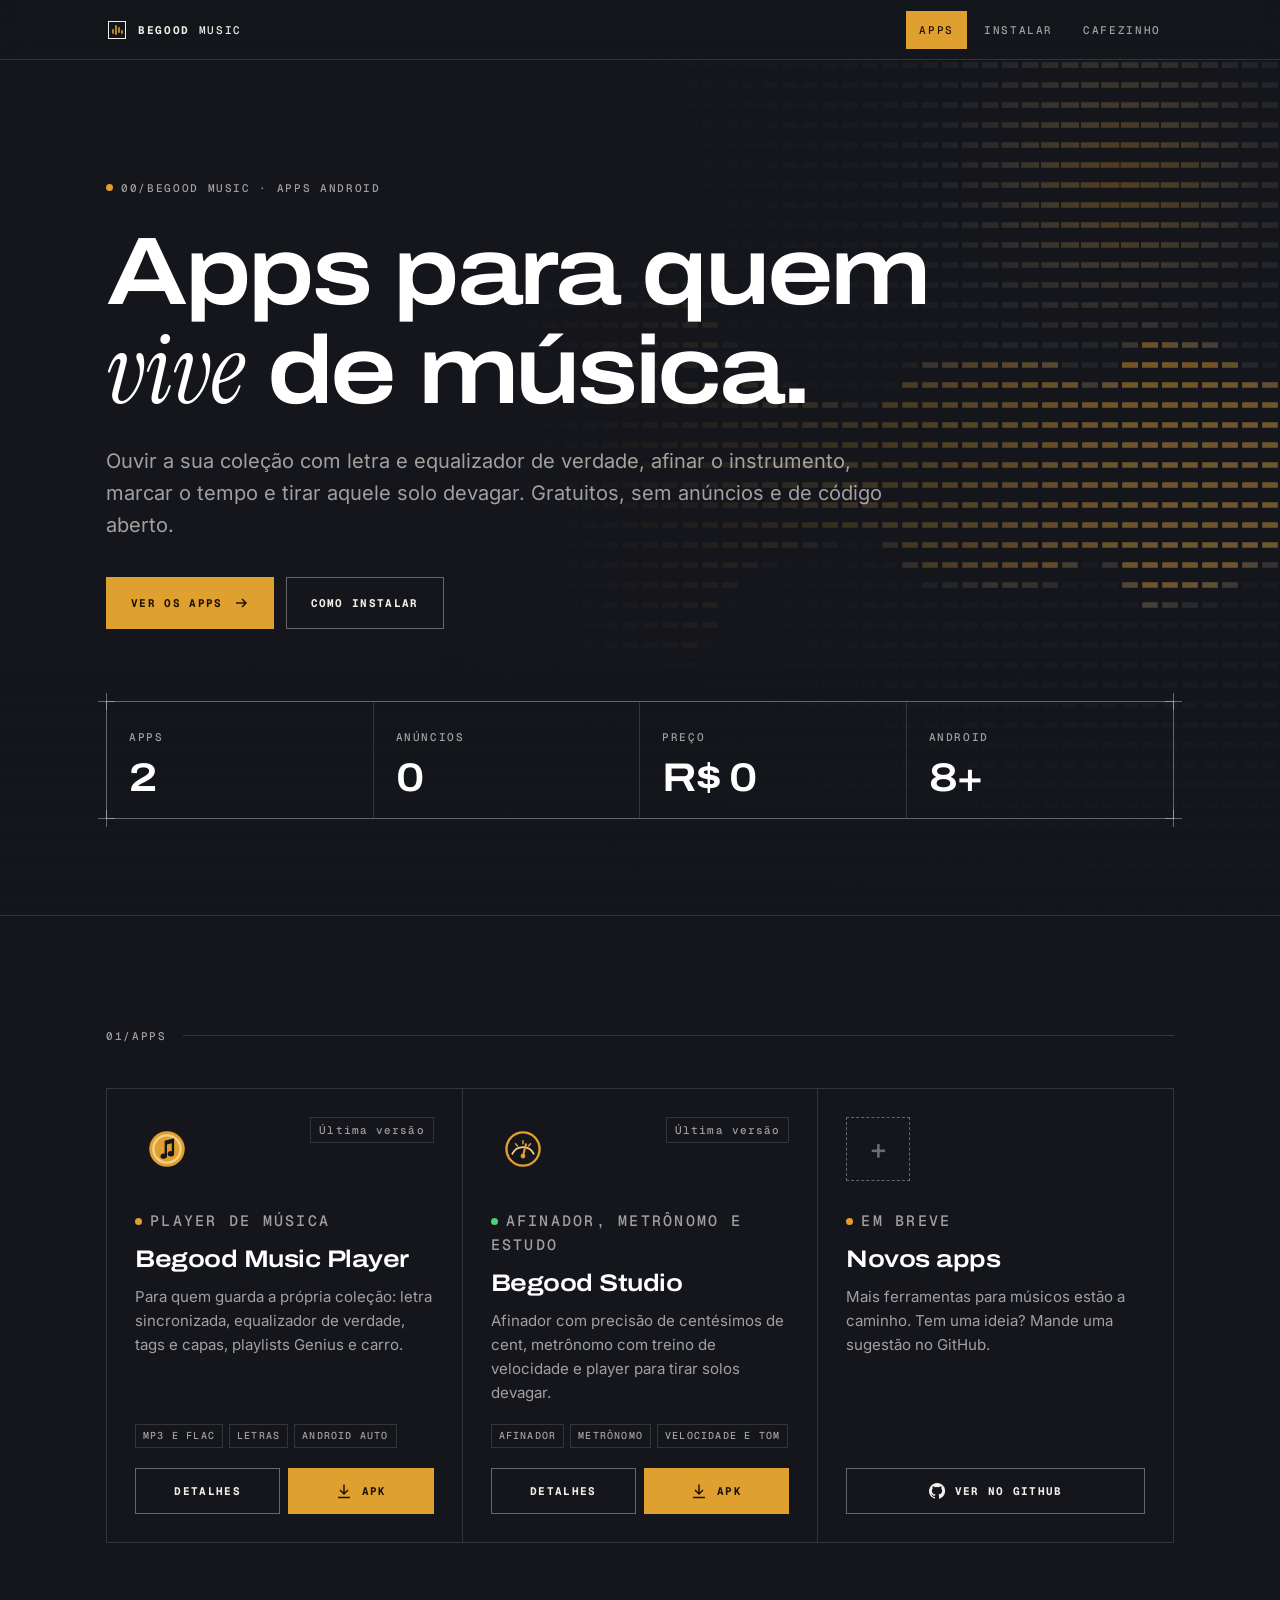
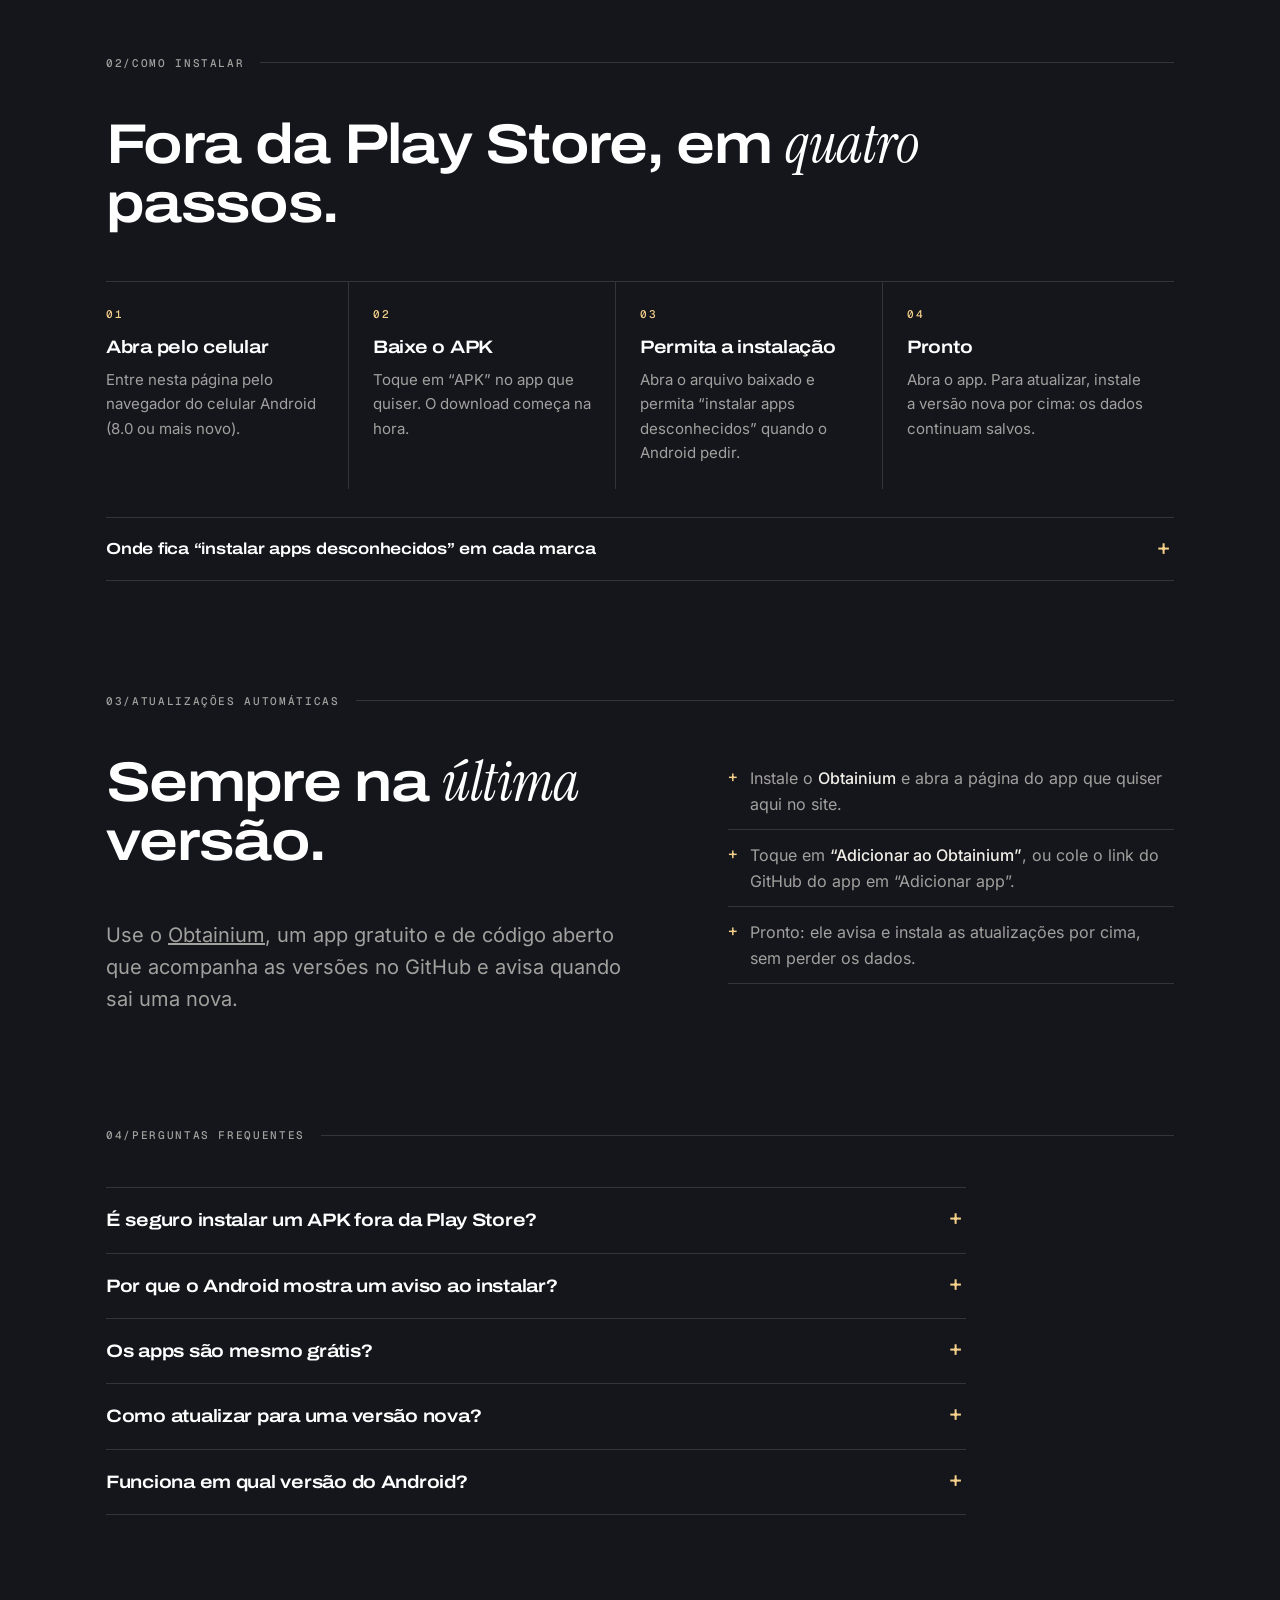
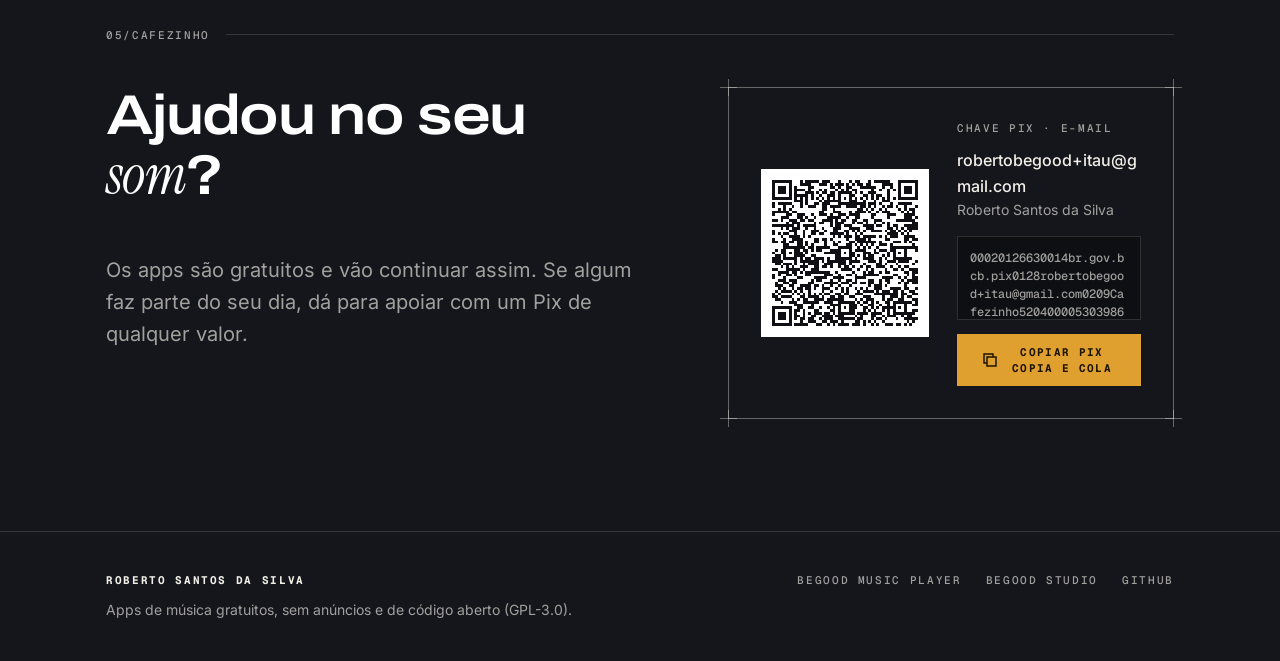
==== index.html @ 5f4d3040 "Site Begood Music: página inicial, Begood Music Player e Begood Studio Co-Authored-By: Claude Opus 5" ====
<!DOCTYPE html>
<html lang="pt-BR">
<head>
<meta charset="utf-8">
<meta name="viewport" content="width=device-width, initial-scale=1, viewport-fit=cover">
<title>Begood Music: player de música, afinador e metrônomo grátis para Android</title>
<meta name="description" content="Apps Android gratuitos, sem anúncios e de código aberto para quem ama música: Begood Music Player (player offline com letras e equalizador) e Begood Studio (afinador, metrônomo e player de estudo).">
<meta name="author" content="Roberto Santos da Silva">
<meta name="theme-color" content="#14161c">
<link rel="canonical" href="https://begoodmusic.vercel.app/">
<meta property="og:type" content="website">
<meta property="og:locale" content="pt_BR">
<meta property="og:site_name" content="Begood Music">
<meta property="og:title" content="Begood Music: player de música, afinador e metrônomo grátis para Android">
<meta property="og:description" content="Apps Android gratuitos, sem anúncios e de código aberto para quem ama música: Begood Music Player (player offline com letras e equalizador) e Begood Studio (afinador, metrônomo e player de estudo).">
<meta property="og:url" content="https://begoodmusic.vercel.app/">
<meta property="og:image" content="https://begoodmusic.vercel.app/assets/img/og.png">
<meta name="twitter:card" content="summary_large_image">
<link rel="icon" href="assets/img/favicon.svg" type="image/svg+xml">
<link rel="apple-touch-icon" href="assets/img/bmp-icone.png">
<link rel="preload" href="assets/fonts/archivo.woff" as="font" type="font/woff" crossorigin>
<link rel="preload" href="assets/fonts/inter-400.woff" as="font" type="font/woff" crossorigin>
<link rel="stylesheet" href="assets/css/site.css">
<script type="application/ld+json">{"@context":"https://schema.org","@type":"WebSite","name":"Begood Music","url":"https://begoodmusic.vercel.app/","inLanguage":"pt-BR","description":"Apps Android gratuitos, sem anúncios e de código aberto para quem ama música.","author":{"@type":"Person","name":"Roberto Santos da Silva"}}</script>
<script type="application/ld+json">{"@context":"https://schema.org","@type":"FAQPage","mainEntity":[{"@type":"Question","name":"É seguro instalar um APK fora da Play Store?","acceptedAnswer":{"@type":"Answer","text":"Sim, desde que venha de uma fonte confiável. Os APKs dos apps Begood são gerados e assinados automaticamente a partir do código aberto, publicado no GitHub, onde qualquer pessoa pode conferir o que o app faz."}},{"@type":"Question","name":"Por que o Android mostra um aviso ao instalar?","acceptedAnswer":{"@type":"Answer","text":"O aviso aparece para qualquer app que não veio da Play Store. Basta permitir “instalar apps desconhecidos” para o navegador ou o gerenciador de arquivos. Se o Play Protect avisar, toque em Mais detalhes › Instalar mesmo assim."}},{"@type":"Question","name":"Os apps são mesmo grátis?","acceptedAnswer":{"@type":"Answer","text":"São. Não têm anúncios, compras dentro do app nem assinatura. Quem quiser pode apoiar com um cafezinho por Pix."}},{"@type":"Question","name":"Como atualizar para uma versão nova?","acceptedAnswer":{"@type":"Answer","text":"Baixe o APK da versão nova e instale por cima: os dados continuam. Para ser avisado sozinho, use o Obtainium, um app gratuito que acompanha as versões no GitHub."}},{"@type":"Question","name":"Funciona em qual versão do Android?","acceptedAnswer":{"@type":"Answer","text":"Android 8.0 ou mais novo, em celulares de qualquer marca."}}]}</script>
</head>
<body class="app-bmp">
<a class="visually-hidden" href="#conteudo">Pular para o conteúdo</a>
<header class="topo">
  <div class="wrap">
    <a class="marca" href="/"><svg class="marca-sinal" viewBox="0 0 22 22" fill="none" aria-hidden="true"><rect x="2.5" y="2.5" width="17" height="17" stroke="currentColor"/><path d="M7 14v-3M10 15V7M13 13V9M16 14v-2" stroke="#E0A030" stroke-width="1.6" stroke-linecap="square"/></svg><span class="hud"><b>Begood</b> Music</span></a>
    <nav class="nav" aria-label="Principal">
      <a href="#apps" aria-current="page">Apps</a>
      <a href="#instalar">Instalar</a>
      <a class="nav-extra" href="#cafezinho">Cafezinho</a>
    </nav>
  </div>
</header>
<main id="conteudo">
<section class="hero">
  <canvas class="campo" aria-hidden="true"></canvas>
  <div class="wrap">
    <p class="hud"><span class="dot"></span>00/Begood Music · Apps Android</p>
    <h1 class="display display-lg">Apps para quem<br><em>vive</em> de música.</h1>
    <p class="lead">Ouvir a sua coleção com letra e equalizador de verdade, afinar o instrumento, marcar o tempo e tirar aquele solo devagar. Gratuitos, sem anúncios e de código aberto.</p>
    <div class="hero-acoes">
      <a class="btn btn-solido" href="#apps">Ver os apps <svg viewBox="0 0 16 16" fill="none" stroke="currentColor" stroke-width="1.5" aria-hidden="true"><path d="M3 8h10M9 4l4 4-4 4"/></svg></a>
      <a class="btn" href="#instalar">Como instalar</a>
    </div>
    <div class="numeros marcas"><span class="canto c1"></span><span class="canto c2"></span><span class="canto c3"></span><span class="canto c4"></span>
      <div><span class="hud">Apps</span><strong>2</strong></div>
      <div><span class="hud">Anúncios</span><strong>0</strong></div>
      <div><span class="hud">Preço</span><strong>R$&nbsp;0</strong></div>
      <div><span class="hud">Android</span><strong>8+</strong></div>
    </div>
  </div>
</section>

<section class="secao" id="apps">
  <div class="wrap">
    <div class="rotulo hud revela">01/Apps</div>
    <div class="apps">
    <article class="app-card app-bmp revela">
      <div class="app-card-topo">
        <img class="app-icone" src="assets/img/bmp-icone.svg" width="64" height="64" alt="">
        <span class="versao" data-repo="robertobegood-jpg/Begood-Music-Player-app-Android" data-campo="versao">···</span>
      </div>
      <p class="hud" style="margin:0;flex:none"><span class="dot"></span>Player de música</p>
      <h3 class="heading"><a href="music-player/">Begood Music Player</a></h3>
      <p>Para quem guarda a própria coleção: letra sincronizada, equalizador de verdade, tags e capas, playlists Genius e carro.</p>
      <div class="tags"><span class="tag">MP3 e FLAC</span><span class="tag">Letras</span><span class="tag">Android Auto</span></div>
      <div class="acoes">
        <a class="btn" href="music-player/">Detalhes</a>
        <a class="btn btn-solido" href="https://github.com/robertobegood-jpg/Begood-Music-Player-app-Android/releases/latest" data-repo="robertobegood-jpg/Begood-Music-Player-app-Android" data-campo="baixar" rel="noopener"><svg viewBox="0 0 16 16" fill="none" stroke="currentColor" stroke-width="1.5" aria-hidden="true"><path d="M8 1.5v9M4 7l4 4 4-4M2 14.5h12"/></svg>APK</a>
      </div>
    </article>
    <article class="app-card app-studio revela">
      <div class="app-card-topo">
        <img class="app-icone" src="assets/img/studio-icone.svg" width="64" height="64" alt="">
        <span class="versao" data-repo="robertobegood-jpg/Begood-Studio-app-Android" data-campo="versao">···</span>
      </div>
      <p class="hud" style="margin:0;flex:none"><span class="dot"></span>Afinador, metrônomo e estudo</p>
      <h3 class="heading"><a href="studio/">Begood Studio</a></h3>
      <p>Afinador com precisão de centésimos de cent, metrônomo com treino de velocidade e player para tirar solos devagar.</p>
      <div class="tags"><span class="tag">Afinador</span><span class="tag">Metrônomo</span><span class="tag">Velocidade e tom</span></div>
      <div class="acoes">
        <a class="btn" href="studio/">Detalhes</a>
        <a class="btn btn-solido" href="https://github.com/robertobegood-jpg/Begood-Studio-app-Android/releases/latest" data-repo="robertobegood-jpg/Begood-Studio-app-Android" data-campo="baixar" rel="noopener"><svg viewBox="0 0 16 16" fill="none" stroke="currentColor" stroke-width="1.5" aria-hidden="true"><path d="M8 1.5v9M4 7l4 4 4-4M2 14.5h12"/></svg>APK</a>
      </div>
    </article>
    <article class="app-card app-breve revela">
      <div class="app-card-topo"><span class="breve-icone" aria-hidden="true">+</span></div>
      <p class="hud" style="margin:0;flex:none"><span class="dot"></span>Em breve</p>
      <h3 class="heading">Novos apps</h3>
      <p>Mais ferramentas para músicos estão a caminho. Tem uma ideia? Mande uma sugestão no GitHub.</p>
      <div class="acoes" style="grid-template-columns:1fr"><a class="btn" href="https://github.com/robertobegood-jpg" rel="noopener"><svg viewBox="0 0 16 16" fill="currentColor" aria-hidden="true"><path d="M8 0a8 8 0 0 0-2.53 15.59c.4.07.55-.17.55-.38v-1.33c-2.23.48-2.7-1.07-2.7-1.07-.36-.92-.89-1.17-.89-1.17-.73-.5.05-.49.05-.49.8.06 1.23.83 1.23.83.72 1.22 1.88.87 2.34.66.07-.52.28-.87.5-1.07-1.78-.2-3.65-.89-3.65-3.95 0-.87.31-1.59.82-2.15-.08-.2-.36-1.02.08-2.12 0 0 .67-.21 2.2.82a7.6 7.6 0 0 1 4 0c1.53-1.04 2.2-.82 2.2-.82.44 1.1.16 1.92.08 2.12.51.56.82 1.28.82 2.15 0 3.07-1.87 3.75-3.65 3.95.29.25.54.73.54 1.48v2.2c0 .21.15.46.55.38A8 8 0 0 0 8 0Z"/></svg>Ver no GitHub</a></div>
    </article>
    </div>
  </div>
</section>

<section class="secao" id="instalar">
  <div class="wrap">
    <div class="rotulo hud revela">02/Como instalar</div>
    <h2 class="display display-md secao-titulo revela">Fora da Play Store, em <em>quatro</em> passos.</h2>
    <ol class="passos">
    <li class="revela"><strong>Abra pelo celular</strong><p>Entre nesta página pelo navegador do celular Android (8.0 ou mais novo).</p></li>
    <li class="revela"><strong>Baixe o APK</strong><p>Toque em “APK” no app que quiser. O download começa na hora.</p></li>
    <li class="revela"><strong>Permita a instalação</strong><p>Abra o arquivo baixado e permita “instalar apps desconhecidos” quando o Android pedir.</p></li>
    <li class="revela"><strong>Pronto</strong><p>Abra o app. Para atualizar, instale a versão nova por cima: os dados continuam salvos.</p></li>
  </ol>
    <details class="marcas-cel revela">
      <summary>Onde fica “instalar apps desconhecidos” em cada marca</summary>
      <ul class="lista-simples">
        <li><strong>Samsung:</strong> Configurações › Aplicativos › menu ⋮ › Acesso especial › Instalar aplicativos desconhecidos.</li>
        <li><strong>Xiaomi, Redmi e Poco:</strong> Configurações › Privacidade (ou Proteção) › Fontes desconhecidas.</li>
        <li><strong>Motorola e Android puro:</strong> Configurações › Apps › Acesso especial a apps › Instalar apps desconhecidos.</li>
        <li>Escolha o app usado para abrir o APK (Chrome ou Arquivos) e ative <strong>Permitir desta fonte</strong>. Depois de instalar, pode desativar de novo.</li>
        <li>Se o <strong>Play Protect</strong> avisar que o app é desconhecido, toque em <strong>Mais detalhes › Instalar mesmo assim</strong>. O aviso aparece para qualquer app de fora da loja.</li>
      </ul>
    </details>
  </div>
</section>

<section class="secao" id="atualizacoes">
  <div class="wrap">
    <div class="rotulo hud revela">03/Atualizações automáticas</div>
    <div class="duas">
      <div class="revela">
        <h2 class="display display-md secao-titulo">Sempre na <em>última</em> versão.</h2>
        <p class="lead">Use o <a href="https://github.com/ImranR98/Obtainium" rel="noopener">Obtainium</a>, um app gratuito e de código aberto que acompanha as versões no GitHub e avisa quando sai uma nova.</p>
      </div>
      <ul class="lista-simples revela">
        <li>Instale o <strong>Obtainium</strong> e abra a página do app que quiser aqui no site.</li>
        <li>Toque em <strong>“Adicionar ao Obtainium”</strong>, ou cole o link do GitHub do app em “Adicionar app”.</li>
        <li>Pronto: ele avisa e instala as atualizações por cima, sem perder os dados.</li>
      </ul>
    </div>
  </div>
</section>

<section class="secao" id="perguntas">
  <div class="wrap">
    <div class="rotulo hud revela">04/Perguntas frequentes</div>
    <div class="faq">
      <details class="revela"><summary>É seguro instalar um APK fora da Play Store?</summary><p>Sim, desde que venha de uma fonte confiável. Os APKs dos apps Begood são gerados e assinados automaticamente a partir do código aberto, publicado no GitHub, onde qualquer pessoa pode conferir o que o app faz.</p></details>
      <details class="revela"><summary>Por que o Android mostra um aviso ao instalar?</summary><p>O aviso aparece para qualquer app que não veio da Play Store. Basta permitir “instalar apps desconhecidos” para o navegador ou o gerenciador de arquivos. Se o Play Protect avisar, toque em Mais detalhes › Instalar mesmo assim.</p></details>
      <details class="revela"><summary>Os apps são mesmo grátis?</summary><p>São. Não têm anúncios, compras dentro do app nem assinatura. Quem quiser pode apoiar com um cafezinho por Pix.</p></details>
      <details class="revela"><summary>Como atualizar para uma versão nova?</summary><p>Baixe o APK da versão nova e instale por cima: os dados continuam. Para ser avisado sozinho, use o Obtainium, um app gratuito que acompanha as versões no GitHub.</p></details>
      <details class="revela"><summary>Funciona em qual versão do Android?</summary><p>Android 8.0 ou mais novo, em celulares de qualquer marca.</p></details>
    </div>
  </div>
</section>

<section class="secao" id="cafezinho">
  <div class="wrap">
    <div class="rotulo hud revela">05/Cafezinho</div>
    <div class="duas">
      <div class="revela">
        <h2 class="display display-md secao-titulo">Ajudou no seu <em>som</em>?</h2>
        <p class="lead">Os apps são gratuitos e vão continuar assim. Se algum faz parte do seu dia, dá para apoiar com um Pix de qualquer valor.</p>
      </div>
      <div class="marcas pix revela"><span class="canto c1"></span><span class="canto c2"></span><span class="canto c3"></span><span class="canto c4"></span>
        <img class="pix-qr" src="assets/img/qr-pix.svg" width="168" height="168" alt="QR Code do Pix">
        <div>
          <p class="hud">Chave Pix · e-mail</p>
          <p style="margin:6px 0 0;font-weight:500;word-break:break-all">robertobegood+itau@gmail.com</p>
          <p class="muted" style="margin:0;font-size:14px">Roberto Santos da Silva</p>
          <code class="pix-codigo" id="pix">00020126630014br.gov.bcb.pix0128robertobegood+itau@gmail.com0209Cafezinho5204000053039865802BR5923Roberto Santos da Silva6009Sao Paulo62070503***63047463</code>
          <button class="btn btn-solido btn-largo" type="button" data-copiar="#pix"><svg viewBox="0 0 16 16" fill="none" stroke="currentColor" stroke-width="1.5" aria-hidden="true"><rect x="5" y="5" width="9" height="9"/><path d="M11 5V2H2v9h3"/></svg>Copiar Pix copia e cola</button>
        </div>
      </div>
    </div>
  </div>
</section>
</main>
<footer class="rodape">
  <div class="wrap">
    <div>
      <p class="hud"><b>Roberto Santos da Silva</b></p>
      <p class="muted" style="margin:6px 0 0;font-size:14px">Apps de música gratuitos, sem anúncios e de código aberto (GPL-3.0).</p>
    </div>
    <div class="rodape-links hud">
      <a href="music-player/">Begood Music Player</a>
      <a href="studio/">Begood Studio</a>
      <a href="https://github.com/robertobegood-jpg" rel="noopener">GitHub</a>
    </div>
  </div>
</footer>
<script src="assets/js/site.js" defer></script>
<script src="assets/js/campo.js" defer></script>
</body>
</html>
---- assets/css/site.css ----
/* Begood Music — sistema Oficina (versão web) com a identidade dos apps de música:
   âmbar sobre fundo escuro, cantos retos, linhas finas. Base copiada do site Kit do Motorista. */

@font-face { font-family: "Archivo Oficina"; src: url("../fonts/archivo.woff") format("woff"); font-weight: 620; font-display: swap; }
@font-face { font-family: "Instrument Serif"; src: url("../fonts/instrument-serif-italic.woff") format("woff"); font-style: italic; font-weight: 400; font-display: swap; }
@font-face { font-family: "Inter"; src: url("../fonts/inter-400.woff") format("woff"); font-weight: 400; font-display: swap; }
@font-face { font-family: "Inter"; src: url("../fonts/inter-500.woff") format("woff"); font-weight: 500; font-display: swap; }
@font-face { font-family: "Geist Mono"; src: url("../fonts/geist-mono-500.woff") format("woff"); font-weight: 500; font-display: swap; }
@font-face { font-family: "Geist Mono"; src: url("../fonts/geist-mono-700.woff") format("woff"); font-weight: 700; font-display: swap; }

:root {
  color-scheme: dark;
  --bg: #14161c;
  --bg-raised: #1c1f26;
  --bg-sunken: #0d0f13;
  --ink: #f2efe8;
  --ink-strong: #ffffff;
  --muted: #f2efe8a3;
  --faint: #f2efe866;
  --line: #f2efe824;
  --line-strong: #f2efe85e;
  --accent: #e0a030;
  --accent-ink: #f5d08a;
  --invert-bg: #e0a030;
  --invert-fg: #1e1400;
  --verde: #2fa565; --verde-ink: #4cd07d;
  --ambar: #e0a030; --ambar-ink: #f5d08a;
  --vermelhao: #e8573f; --vermelhao-ink: #ff8a70;
  --app: var(--accent);
  --app-ink: var(--accent-ink);

  --f-display: "Archivo Oficina", "Archivo", system-ui, sans-serif;
  --f-serif: "Instrument Serif", Georgia, serif;
  --f-body: "Inter", system-ui, -apple-system, "Segoe UI", Roboto, sans-serif;
  --f-mono: "Geist Mono", ui-monospace, "SFMono-Regular", Menlo, monospace;

  --pad: clamp(20px, 5vw, 56px);
  --max: 1180px;
  --header-h: 60px;
}

/* Cor de cada app */
.app-bmp { --app: #e0a030; --app-ink: #f5d08a; }
.app-studio { --app: #4cd07d; --app-ink: #7fe0a3; }

*, *::before, *::after { box-sizing: border-box; }
html { -webkit-text-size-adjust: 100%; scroll-behavior: smooth; scroll-padding-top: calc(var(--header-h) + 16px); }
body {
  margin: 0;
  background: var(--bg);
  color: var(--ink);
  font: 400 16px/1.625 var(--f-body);
  -webkit-font-smoothing: antialiased;
  text-rendering: optimizeLegibility;
  overflow-x: hidden;
}
img, svg { display: block; max-width: 100%; }
a { color: inherit; }
::selection { background: var(--accent); color: #1e1400; }
:focus-visible { outline: 2px solid var(--accent); outline-offset: 3px; }

.wrap { width: 100%; max-width: var(--max); margin: 0 auto; padding: 0 var(--pad); }
.visually-hidden { position: absolute !important; width: 1px; height: 1px; overflow: hidden; clip: rect(0 0 0 0); white-space: nowrap; }

/* ---------- Tipografia ---------- */
.hud {
  font: 500 11px/16px var(--f-mono);
  letter-spacing: .15em;
  text-transform: uppercase;
  color: var(--muted);
}
.hud b { font-weight: 700; color: var(--ink); }
.dot { display: inline-block; width: 7px; height: 7px; border-radius: 50%; background: var(--app); margin-right: 8px; vertical-align: 1px; }
.display {
  font-family: var(--f-display);
  font-weight: 620;
  letter-spacing: -.035em;
  line-height: 1.02;
  margin: 0;
  color: var(--ink-strong);
}
.display em, .heading em { font-family: var(--f-serif); font-style: italic; font-weight: 400; letter-spacing: -.01em; }
.display-lg { font-size: clamp(42px, 9vw, 96px); }
.display-md { font-size: clamp(32px, 6vw, 56px); letter-spacing: -.03em; line-height: 1.05; }
.heading { font: 620 24px/32px var(--f-display); letter-spacing: -.02em; margin: 0; color: var(--ink-strong); }
.lead { font-size: clamp(17px, 2.2vw, 20px); line-height: 1.6; color: var(--muted); max-width: 40em; margin: 0; }
.muted { color: var(--muted); }
p { margin: 0 0 1em; }
code, .mono { font-family: var(--f-mono); font-size: .92em; }

/* ---------- Cabeçalho ---------- */
.topo {
  position: sticky; top: 0; z-index: 50;
  height: var(--header-h);
  background: color-mix(in srgb, var(--bg) 82%, transparent);
  -webkit-backdrop-filter: blur(14px) saturate(140%);
  backdrop-filter: blur(14px) saturate(140%);
  border-bottom: 1px solid var(--line);
}
.topo .wrap { height: 100%; display: flex; align-items: center; justify-content: space-between; gap: 16px; }
.marca { text-decoration: none; display: flex; align-items: center; gap: 10px; white-space: nowrap; }
.marca .hud { color: var(--ink); }
.marca-sinal { width: 22px; height: 22px; flex: none; }
.nav { display: flex; gap: 4px; }
.nav a {
  text-decoration: none;
  font: 500 11px/16px var(--f-mono); letter-spacing: .15em; text-transform: uppercase;
  color: var(--muted);
  padding: 10px 12px;
  border: 1px solid transparent;
}
.nav a:hover { color: var(--ink); border-color: var(--line); }
.nav a[aria-current="page"] { color: var(--invert-fg); background: var(--invert-bg); }
@media (max-width: 640px) {
  .nav .nav-extra { display: none; }
  .nav a { padding: 10px 8px; }
}

/* ---------- Hero com campo WebGL ---------- */
.hero { position: relative; overflow: hidden; border-bottom: 1px solid var(--line); isolation: isolate; }
.campo {
  position: absolute; inset: 0; z-index: -1;
  width: 100%; height: 100%;
  pointer-events: none;
}
/* Sem WebGL: grade de cruzes estática em CSS */
.campo-fallback {
  position: absolute; inset: 0; z-index: -1;
  background-image:
    linear-gradient(var(--line) 1px, transparent 1px),
    linear-gradient(90deg, var(--line) 1px, transparent 1px);
  background-size: 32px 32px;
  background-position: center;
  -webkit-mask-image: radial-gradient(ellipse at 70% 30%, #000 0%, transparent 70%);
  mask-image: radial-gradient(ellipse at 70% 30%, #000 0%, transparent 70%);
  opacity: .5;
}
.hero::after { /* desbota para o fundo embaixo */
  content: ""; position: absolute; inset: auto 0 0 0; height: 30%; z-index: -1;
  background: linear-gradient(transparent, var(--bg));
  pointer-events: none;
}
.hero .wrap { padding-top: clamp(48px, 10vw, 120px); padding-bottom: clamp(48px, 8vw, 96px); }
.hero .wrap > p.hud:first-child { margin-bottom: 28px; }
.hero .lead { margin-top: 24px; }
.hero-acoes { display: flex; flex-wrap: wrap; gap: 12px; margin-top: 36px; }

/* ---------- Botões (cantos retos, rótulo mono) ---------- */
.btn {
  --h: 52px;
  display: inline-flex; align-items: center; justify-content: center; gap: 10px;
  min-height: var(--h);
  padding: 0 24px;
  font: 700 11px/16px var(--f-mono); letter-spacing: .12em; text-transform: uppercase;
  text-decoration: none;
  border: 1px solid var(--line-strong);
  color: var(--ink);
  background: transparent;
  cursor: pointer;
  transition: background .2s, color .2s, border-color .2s, transform .2s;
  -webkit-tap-highlight-color: transparent;
}
.btn:hover { border-color: var(--ink); }
.btn:active { transform: translateY(1px); }
.btn-solido { background: var(--invert-bg); color: var(--invert-fg); border-color: var(--invert-bg); }
.btn-solido:hover { background: var(--accent-ink); border-color: var(--accent-ink); color: var(--invert-fg); }
.btn svg { width: 16px; height: 16px; flex: none; }
.btn-largo { width: 100%; }
.btn[aria-disabled="true"] { opacity: .5; pointer-events: none; }

/* ---------- Seções numeradas ---------- */
.secao { padding: clamp(56px, 9vw, 112px) 0; }
.secao + .secao { padding-top: 0; }
.rotulo {
  display: flex; align-items: center; gap: 16px;
  margin-bottom: clamp(28px, 4vw, 44px);
}
.rotulo::after { content: ""; flex: 1; height: 1px; background: var(--line); }
.secao-titulo { margin-bottom: clamp(28px, 4vw, 48px); max-width: 22ch; }

/* ---------- Caixa com marcas de corte (+) ---------- */
.marcas { position: relative; border: 1px solid var(--line-strong); }
.marcas > .canto { position: absolute; width: 17px; height: 17px; pointer-events: none; }
.marcas > .canto::before, .marcas > .canto::after { content: ""; position: absolute; background: var(--line-strong); }
.marcas > .canto::before { left: 8px; top: 0; width: 1px; height: 17px; }
.marcas > .canto::after { top: 8px; left: 0; height: 1px; width: 17px; }
.canto.c1 { top: -9px; left: -9px; } .canto.c2 { top: -9px; right: -9px; }
.canto.c3 { bottom: -9px; left: -9px; } .canto.c4 { bottom: -9px; right: -9px; }

/* ---------- Números da home ---------- */
.numeros { display: grid; grid-template-columns: repeat(4, 1fr); margin-top: clamp(40px, 7vw, 72px); }
.numeros > div { padding: 20px 22px; border-right: 1px solid var(--line); }
.numeros > div:last-of-type { border-right: 0; }
.numeros strong { display: block; font: 620 clamp(28px, 4vw, 40px)/1 var(--f-display); letter-spacing: -.03em; color: var(--ink-strong); margin-top: 10px; }
@media (max-width: 720px) {
  .numeros { grid-template-columns: 1fr 1fr; }
  .numeros > div:nth-of-type(2) { border-right: 0; }
  .numeros > div:nth-of-type(-n+2) { border-bottom: 1px solid var(--line); }
}

/* ---------- Cards dos apps ---------- */
.apps { display: grid; grid-template-columns: repeat(3, 1fr); border-top: 1px solid var(--line); border-left: 1px solid var(--line); }
.app-card {
  position: relative;
  display: flex; flex-direction: column;
  padding: 28px;
  border-right: 1px solid var(--line); border-bottom: 1px solid var(--line);
  background: var(--bg);
  transition: background .25s;
}
.app-card::before { /* barra de cor do app que cresce no hover */
  content: ""; position: absolute; left: -1px; top: -1px; height: 2px; width: 0;
  background: var(--app); transition: width .4s cubic-bezier(.2,.7,.2,1);
}
.app-card:hover { background: var(--bg-raised); }
.app-card:hover::before { width: calc(100% + 1px); }
.app-card-topo { display: flex; justify-content: space-between; align-items: flex-start; gap: 12px; margin-bottom: 28px; }
.app-icone { width: 64px; height: 64px; flex: none; }
.app-icone.com-borda { border: 1px solid var(--line-strong); }
.app-icone-lg { width: clamp(72px, 12vw, 96px); height: clamp(72px, 12vw, 96px); }
.app-card h3 { margin: 10px 0 10px; }
.app-card h3 a { text-decoration: none; }
.app-card h3 a::after { content: ""; position: absolute; inset: 0; } /* card inteiro clicável */
.app-card p { color: var(--muted); font-size: 15px; line-height: 1.6; flex: 1; }
.app-card .acoes { position: relative; z-index: 1; display: grid; grid-template-columns: 1fr 1fr; gap: 8px; margin-top: 20px; }
.app-card .acoes .btn { --h: 46px; padding: 0 12px; }
.versao {
  font: 500 11px/16px var(--f-mono); letter-spacing: .1em;
  padding: 4px 8px; border: 1px solid var(--line); color: var(--muted); white-space: nowrap;
}
.versao.ok { color: var(--app-ink); border-color: color-mix(in srgb, var(--app) 50%, transparent); }
.tags { display: flex; flex-wrap: wrap; gap: 6px; margin-top: 4px; }
.tag { font: 500 10px/14px var(--f-mono); letter-spacing: .12em; text-transform: uppercase; color: var(--muted); border: 1px solid var(--line); padding: 4px 7px; }
@media (max-width: 960px) { .apps { grid-template-columns: 1fr 1fr; } }
@media (max-width: 640px) {
  .apps { grid-template-columns: 1fr; }
  .app-card { padding: 24px 20px; }
}

/* ---------- Passos ---------- */
.passos { list-style: none; margin: 0; padding: 0; counter-reset: passo; display: grid; grid-template-columns: repeat(4, 1fr); border-top: 1px solid var(--line); }
.passos li { counter-increment: passo; padding: 24px 24px 24px 0; border-right: 1px solid var(--line); margin-right: 24px; }
.passos li:last-child { border-right: 0; margin-right: 0; }
.passos li::before { content: counter(passo, decimal-leading-zero); display: block; font: 500 11px/16px var(--f-mono); letter-spacing: .15em; color: var(--app-ink); margin-bottom: 14px; }
.passos strong { display: block; font: 620 18px/1.3 var(--f-display); letter-spacing: -.015em; color: var(--ink-strong); margin-bottom: 8px; }
.passos p { color: var(--muted); font-size: 15px; margin: 0; }
@media (max-width: 860px) {
  .passos { grid-template-columns: 1fr; }
  .passos li { border-right: 0; margin-right: 0; padding: 20px 0; border-bottom: 1px solid var(--line); display: grid; grid-template-columns: 44px 1fr; }
  .passos li::before { margin: 4px 0 0; }
  .passos li > * { grid-column: 2; }
}

/* ---------- Duas colunas ---------- */
.duas { display: grid; grid-template-columns: 1.1fr .9fr; gap: clamp(32px, 6vw, 80px); align-items: start; }
@media (max-width: 860px) { .duas { grid-template-columns: 1fr; } }

/* ---------- Página do app ---------- */
.voltar { display: inline-flex; gap: 8px; text-decoration: none; margin-bottom: 32px; }
.voltar:hover { color: var(--ink); }
.app-hero { display: grid; grid-template-columns: minmax(0, 1fr) minmax(0, 420px); gap: clamp(32px, 6vw, 72px); align-items: start; }
.app-hero .app-icone-lg { margin-bottom: 28px; }
@media (max-width: 900px) { .app-hero { grid-template-columns: 1fr; } }

.baixar { padding: clamp(24px, 4vw, 32px); background: color-mix(in srgb, var(--bg) 70%, transparent); -webkit-backdrop-filter: blur(6px); backdrop-filter: blur(6px); }
.baixar-linha { display: flex; justify-content: space-between; align-items: baseline; gap: 12px; padding: 11px 0; border-bottom: 1px solid var(--line); }
.baixar-linha:first-of-type { padding-top: 0; }
.baixar-linha span:last-child { font-family: var(--f-mono); font-size: 13px; color: var(--ink); text-align: right; }
.baixar .btn-solido { margin-top: 24px; --h: 58px; font-size: 12px; }
.baixar .btn + .btn { margin-top: 8px; }
.baixar-qr { display: flex; gap: 16px; align-items: center; margin-top: 24px; padding-top: 24px; border-top: 1px solid var(--line); }
.baixar-qr img { width: 96px; height: 96px; flex: none; background: #fff; padding: 4px; }
.baixar-qr p { margin: 0; font-size: 14px; color: var(--muted); line-height: 1.5; }
@media (hover: none) and (pointer: coarse), (max-width: 640px) { .baixar-qr { display: none; } } /* no celular o QR não serve */
.aviso-req { margin: 14px 0 0; text-align: center; }

/* Galeria de prints: rolagem com encaixe */
.galeria {
  display: grid; grid-auto-flow: column; grid-auto-columns: clamp(200px, 26vw, 260px);
  gap: 16px; overflow-x: auto; overscroll-behavior-x: contain;
  scroll-snap-type: x mandatory; padding: 4px var(--pad) 20px;
  margin: 0 calc(var(--pad) * -1);
  scrollbar-width: thin; scrollbar-color: var(--line-strong) transparent;
}
.galeria figure { margin: 0; scroll-snap-align: center; }
.galeria img { width: 100%; height: auto; aspect-ratio: 9 / 20; object-fit: cover; border: 1px solid var(--line-strong); background: var(--bg-sunken); }
.galeria figcaption { margin-top: 12px; }
@media (max-width: 640px) { .galeria { grid-auto-columns: 68vw; } }

/* Funções */
.funcoes { display: grid; grid-template-columns: repeat(2, 1fr); border-top: 1px solid var(--line); }
.funcao { padding: 28px 28px 28px 0; border-bottom: 1px solid var(--line); }
.funcao:nth-child(odd) { border-right: 1px solid var(--line); }
.funcao:nth-child(even) { padding-left: 28px; padding-right: 0; }
.funcao h3 { margin: 10px 0 14px; font-size: 20px; line-height: 1.3; }
.funcao ul { margin: 0; padding: 0; list-style: none; }
.funcao li { position: relative; padding-left: 20px; margin: 0 0 8px; color: var(--muted); font-size: 15px; line-height: 1.55; }
.funcao li::before { content: ""; position: absolute; left: 0; top: .7em; width: 8px; height: 2px; background: var(--app); }
.funcao li strong { color: var(--ink); font-weight: 500; }
@media (max-width: 760px) {
  .funcoes { grid-template-columns: 1fr; }
  .funcao, .funcao:nth-child(even) { padding: 24px 0; border-right: 0; }
}

/* Tabela de permissões */
.tabela { width: 100%; border-collapse: collapse; font-size: 15px; }
.tabela th { text-align: left; font: 500 11px/16px var(--f-mono); letter-spacing: .15em; text-transform: uppercase; color: var(--muted); padding: 0 16px 12px 0; border-bottom: 1px solid var(--line-strong); }
.tabela td { padding: 14px 16px 14px 0; border-bottom: 1px solid var(--line); vertical-align: top; color: var(--muted); }
.tabela td:first-child { color: var(--ink); font-weight: 500; white-space: nowrap; }
@media (max-width: 560px) {
  .tabela thead { display: none; }
  .tabela tr { display: block; padding: 14px 0; border-bottom: 1px solid var(--line); }
  .tabela td { display: block; padding: 0; border: 0; }
  .tabela td:first-child { margin-bottom: 4px; white-space: normal; }
}
.lista-simples { margin: 0 0 24px; padding: 0; list-style: none; }
.lista-simples li { padding: 12px 0 12px 22px; position: relative; border-bottom: 1px solid var(--line); color: var(--muted); }
.lista-simples li::before { content: "+"; position: absolute; left: 0; top: 11px; font-family: var(--f-mono); color: var(--app-ink); }
.lista-simples strong { color: var(--ink); font-weight: 500; }

/* Novidades */
.notas { min-height: 120px; }
.notas h4 { font: 620 17px/1.3 var(--f-display); letter-spacing: -.01em; margin: 22px 0 10px; color: var(--ink-strong); }
.notas h4:first-child { margin-top: 0; }
.notas ul { margin: 0 0 12px; padding-left: 20px; color: var(--muted); }
.notas li { margin-bottom: 6px; }
.notas p { color: var(--muted); }
.esqueleto { height: 14px; background: linear-gradient(90deg, var(--bg-sunken), var(--bg-raised), var(--bg-sunken)); background-size: 200% 100%; animation: brilho 1.4s linear infinite; margin-bottom: 12px; }
@keyframes brilho { to { background-position: -200% 0; } }

/* Alerta (aviso de termos) */
.alerta { border-left: 2px solid var(--ambar); padding: 16px 20px; background: color-mix(in srgb, var(--ambar) 8%, transparent); color: var(--muted); font-size: 15px; }
.alerta strong { color: var(--ink); }

/* ---------- Maquetes (Corrida e Compensa) ---------- */
.maquete {
  width: min(100%, 340px); margin: 0 auto;
  min-height: 560px;
  border: 1px solid var(--line-strong);
  background: var(--bg-raised);
  display: flex; flex-direction: column;
  padding: 22px 20px;
  position: relative;
  overflow: hidden;
}
.maquete .hud { font-size: 10px; }
.maquete-valor { font: 620 clamp(48px, 13vw, 64px)/1 var(--f-display); letter-spacing: -.04em; color: var(--ink-strong); margin: 10px 0 6px; font-variant-numeric: tabular-nums; }
.maquete-valor small { font: 500 12px var(--f-mono); letter-spacing: .15em; color: var(--muted); margin-left: 6px; vertical-align: 6px; }
.maquete-grade { display: grid; grid-template-columns: 1fr 1fr; border-top: 1px solid var(--line); margin-top: 18px; }
.maquete-grade > div { padding: 14px 0; border-bottom: 1px solid var(--line); }
.maquete-grade > div:nth-child(odd) { border-right: 1px solid var(--line); }
.maquete-grade > div:nth-child(even) { padding-left: 14px; }
.maquete-grade b { display: block; font: 620 20px/1.2 var(--f-display); letter-spacing: -.02em; color: var(--ink); margin-top: 4px; font-variant-numeric: tabular-nums; }
.maquete-botao { margin-top: auto; display: grid; place-items: center; height: 48px; background: var(--invert-bg); color: var(--invert-fg); font: 700 11px/1 var(--f-mono); letter-spacing: .12em; }
.ao-vivo::before { content: ""; display: inline-block; width: 7px; height: 7px; border-radius: 50%; background: var(--vermelhao); margin-right: 8px; vertical-align: 1px; animation: piscar 1.6s steps(2) infinite; }
@keyframes piscar { 50% { opacity: .2; } }

/* ---------- Cafezinho ---------- */
.pix { display: grid; grid-template-columns: auto 1fr; gap: 28px; align-items: center; padding: clamp(20px, 4vw, 32px); }
.pix-qr { width: 168px; background: #fff; padding: 6px; }
.pix-codigo {
  display: block; width: 100%;
  font: 500 12px/1.5 var(--f-mono); color: var(--muted);
  background: var(--bg-sunken); border: 1px solid var(--line);
  padding: 12px; margin: 14px 0; word-break: break-all;
  max-height: 84px; overflow: auto;
}
@media (max-width: 640px) {
  .pix { grid-template-columns: 1fr; }
  .pix-qr { display: none; }
}

/* ---------- Rodapé ---------- */
.rodape { border-top: 1px solid var(--line); padding: 40px 0 calc(40px + env(safe-area-inset-bottom)); }
.rodape .wrap { display: flex; flex-wrap: wrap; justify-content: space-between; gap: 20px 40px; }
.rodape a { color: var(--muted); text-decoration: none; }
.rodape a:hover { color: var(--ink); }
.rodape-links { display: flex; flex-wrap: wrap; gap: 8px 24px; }

/* ---------- Revelar ao rolar (sutil) ---------- */
.js .revela { opacity: 0; transform: translateY(14px); transition: opacity .7s ease, transform .7s cubic-bezier(.2,.7,.2,1); }
.js .revela.visivel { opacity: 1; transform: none; }

/* Toast de cópia */
.toast {
  position: fixed; left: 50%; bottom: calc(24px + env(safe-area-inset-bottom)); z-index: 100;
  transform: translate(-50%, 20px); opacity: 0;
  background: var(--invert-bg); color: var(--invert-fg);
  font: 700 11px/1 var(--f-mono); letter-spacing: .12em; text-transform: uppercase;
  padding: 14px 18px; transition: .25s; pointer-events: none;
}
.toast.on { opacity: 1; transform: translate(-50%, 0); }

@media (prefers-reduced-motion: reduce) {
  html { scroll-behavior: auto; }
  *, *::before, *::after { animation: none !important; transition: none !important; }
  .js .revela { opacity: 1; transform: none; }
}

/* Funções + maquete ao lado (Corrida e Compensa) */
.funcoes-com-maquete { display: grid; grid-template-columns: minmax(0, 1fr) 340px; gap: clamp(32px, 5vw, 64px); align-items: start; }
.maquete-lado { position: sticky; top: calc(var(--header-h) + 32px); }
@media (max-width: 960px) {
  .funcoes-com-maquete { grid-template-columns: 1fr; }
  .maquete-lado { position: static; order: -1; }
}
.maquete-botao { text-transform: uppercase; }
.notas ul { list-style: none; padding-left: 0; }
.notas li { position: relative; padding-left: 20px; }
.notas li::before { content: ""; position: absolute; left: 0; top: .7em; width: 8px; height: 2px; background: var(--app); }
.notas li strong { color: var(--ink); }
@media (max-width: 960px) {
  .maquete { min-height: 0; }
}

/* ---------- Card "em breve" ---------- */
.app-breve { background: transparent; }
.app-breve p { flex: 1; }
.breve-icone { width: 64px; height: 64px; display: grid; place-items: center; border: 1px dashed var(--line-strong); font: 500 28px/1 var(--f-mono); color: var(--faint); }
@media (min-width: 961px) { .apps:has(.app-card:nth-child(3):last-child) { grid-template-columns: repeat(3, 1fr); } }

/* ---------- Perguntas frequentes ---------- */
.faq { border-top: 1px solid var(--line); max-width: 860px; }
.faq details, .marcas-cel { border-bottom: 1px solid var(--line); }
.faq summary, .marcas-cel summary {
  cursor: pointer; list-style: none; position: relative;
  padding: 20px 40px 20px 0;
  font: 620 18px/1.35 var(--f-display); letter-spacing: -.015em; color: var(--ink-strong);
}
.faq summary::-webkit-details-marker, .marcas-cel summary::-webkit-details-marker { display: none; }
.faq summary::after, .marcas-cel summary::after {
  content: "+"; position: absolute; right: 4px; top: 18px;
  font: 500 22px/1 var(--f-mono); color: var(--app-ink); transition: transform .25s;
}
.faq details[open] summary::after, .marcas-cel[open] summary::after { transform: rotate(45deg); }
.faq details p { color: var(--muted); margin: 0 0 22px; max-width: 46em; }
.marcas-cel { margin-top: 28px; border-top: 1px solid var(--line); }
.marcas-cel summary { font-size: 16px; }
.marcas-cel .lista-simples { margin-bottom: 16px; }

/* ---------- Destaque com print ---------- */
.destaque { display: grid; grid-template-columns: minmax(0, 1fr) 300px; gap: clamp(32px, 6vw, 80px); align-items: center; }
.destaque-print { margin: 0; }
.destaque-print img, .galeria img { border: 1px solid var(--line-strong); }
.destaque-print img { width: 100%; height: auto; }
@media (max-width: 860px) {
  .destaque { grid-template-columns: 1fr; }
  .destaque-print { max-width: 280px; }
}

/* ---------- Maquete: tocando agora com letra ---------- */
.maquete-letra { min-height: 0; gap: 0; }
.capa-falsa {
  aspect-ratio: 1; margin: 18px 0 16px;
  background: radial-gradient(circle at 30% 25%, #f5d08a 0, #e0a030 30%, #6b4410 75%, #2a1c08 100%);
  display: grid; place-items: center;
}
.capa-falsa span { width: 34%; aspect-ratio: 1; border-radius: 50%; background: #14161c; box-shadow: 0 0 0 10px #14161c33, 0 0 0 22px #14161c22; }
.faixa-nome { font: 620 22px/1.2 var(--f-display); letter-spacing: -.02em; color: var(--ink-strong); margin: 0 0 4px; }
.letra { height: 6.4em; overflow: hidden; margin: 18px 0 14px; -webkit-mask-image: linear-gradient(transparent, #000 25%, #000 70%, transparent); mask-image: linear-gradient(transparent, #000 25%, #000 70%, transparent); }
.letra [data-letra], .maquete-letra [data-letra] { transition: transform .6s cubic-bezier(.2,.7,.2,1); }
.letra p, [data-letra] p { margin: 0; height: 2.1em; line-height: 2.1em; font-size: 15px; color: var(--faint); transition: color .4s; white-space: nowrap; overflow: hidden; text-overflow: ellipsis; }
[data-letra] p.atual { color: var(--accent-ink); font-weight: 500; }
[data-letra] p.passou { color: var(--muted); }
.barra-tempo { height: 3px; background: var(--line); }
.barra-tempo i { display: block; height: 100%; width: 0; background: var(--accent); transition: width 2.4s linear; }
.eq-mini { display: flex; align-items: flex-end; gap: 4px; height: 36px; margin-top: 16px; }
.eq-mini i { flex: 1; background: var(--accent); opacity: .75; height: 30%; animation: eq 1.1s ease-in-out infinite alternate; }
.eq-mini i:nth-child(2n) { animation-duration: .8s; } .eq-mini i:nth-child(3n) { animation-duration: 1.4s; animation-delay: -.4s; }
.eq-mini i:nth-child(4n) { animation-duration: .95s; animation-delay: -.7s; } .eq-mini i:nth-child(5n) { animation-delay: -.2s; }
@keyframes eq { from { height: 15%; } to { height: 100%; } }

/* ---------- Maquete: afinador ---------- */
.maquete-afinador { min-height: 0; text-align: center; }
.maquete-afinador .nota { font: 620 88px/1 var(--f-display); letter-spacing: -.04em; color: var(--ink-strong); margin-top: 22px; }
.maquete-afinador .nota small { font-size: .38em; color: var(--muted); margin-left: 2px; }
.maquete-afinador .cents { font: 500 13px/1 var(--f-mono); letter-spacing: .1em; color: var(--accent-ink); margin: 10px 0 8px; font-variant-numeric: tabular-nums; }
.maquete-afinador .cents.ok { color: var(--verde-ink); }
.mostrador { width: 100%; color: var(--ink); }
.mostrador g { transition: transform .18s linear; }
.maquete-afinador .maquete-grade { text-align: left; }
.cordas { display: grid; grid-template-columns: repeat(6, 1fr); gap: 6px; margin-top: 18px; }
.cordas i { font: 500 13px/1 var(--f-mono); font-style: normal; padding: 12px 0; background: var(--bg); border: 1px solid var(--line); color: var(--muted); }
.cordas i.on { border-color: var(--verde); color: var(--verde-ink); }
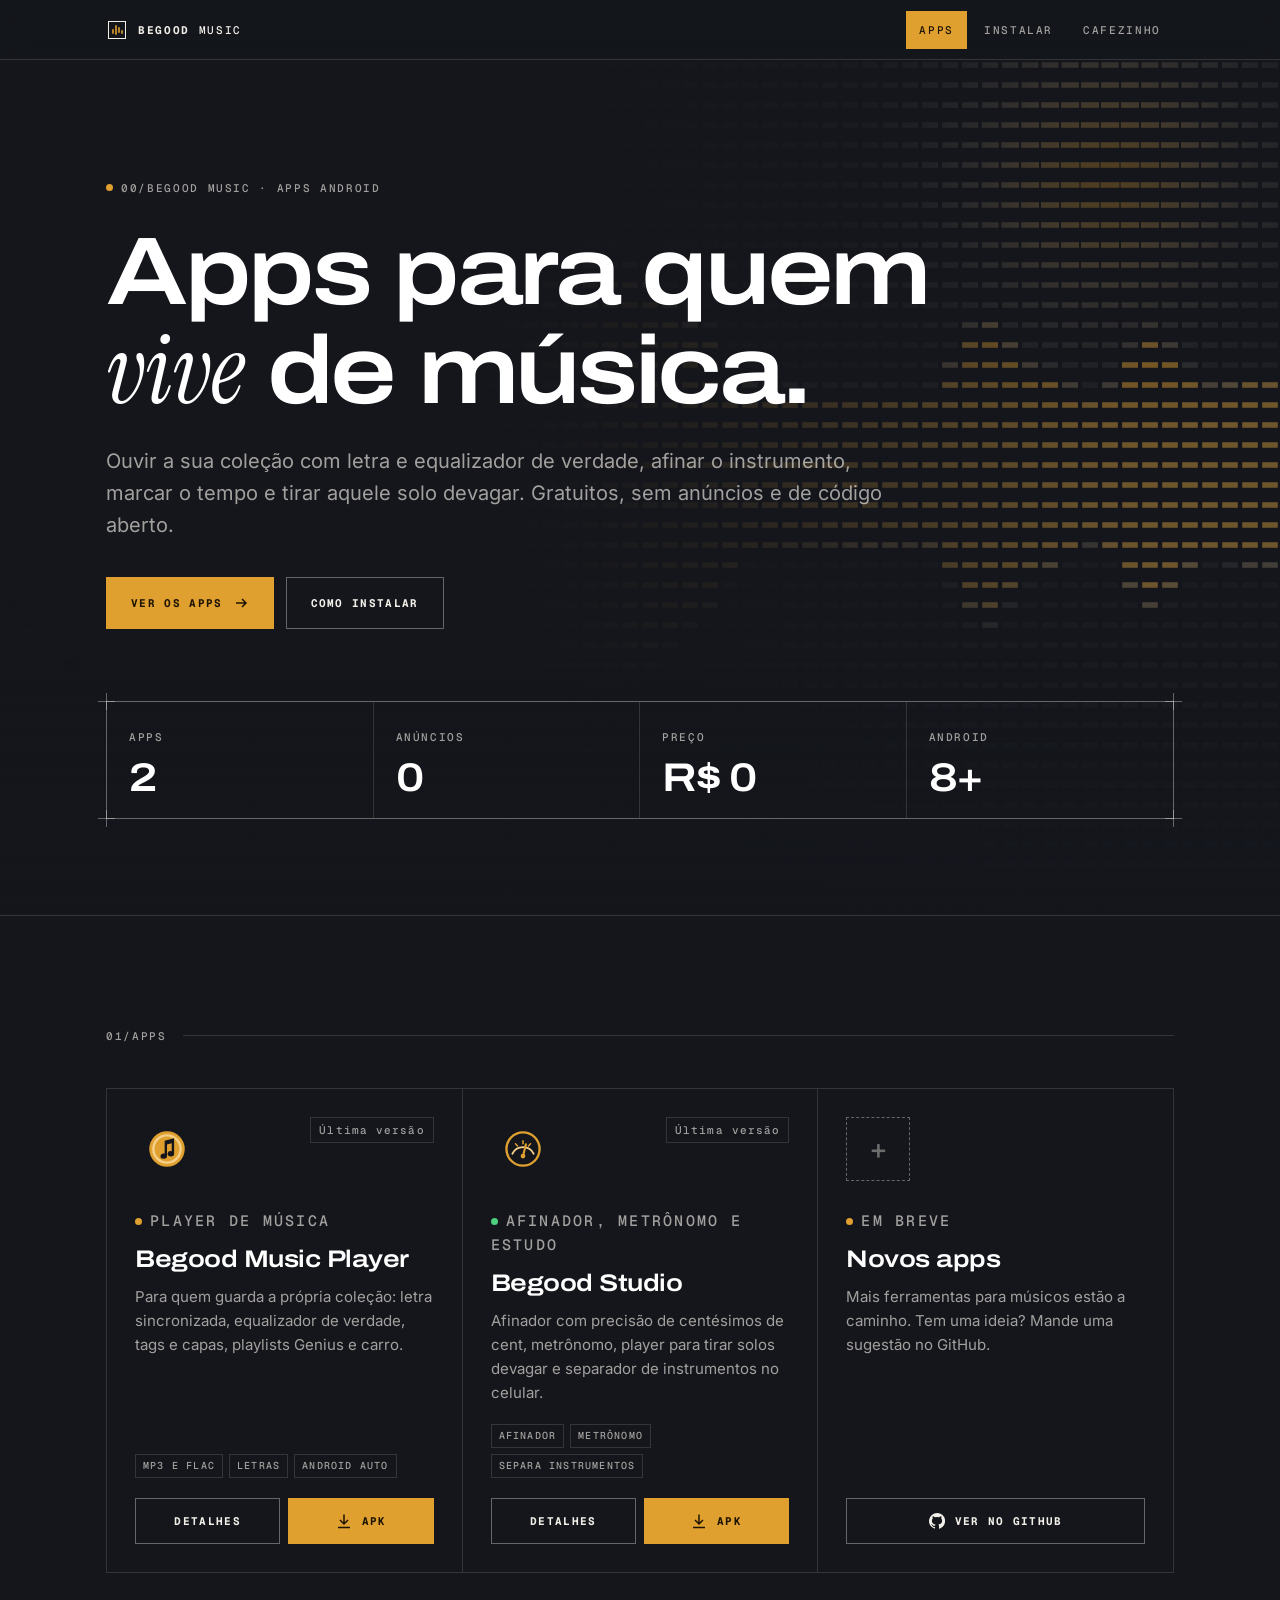
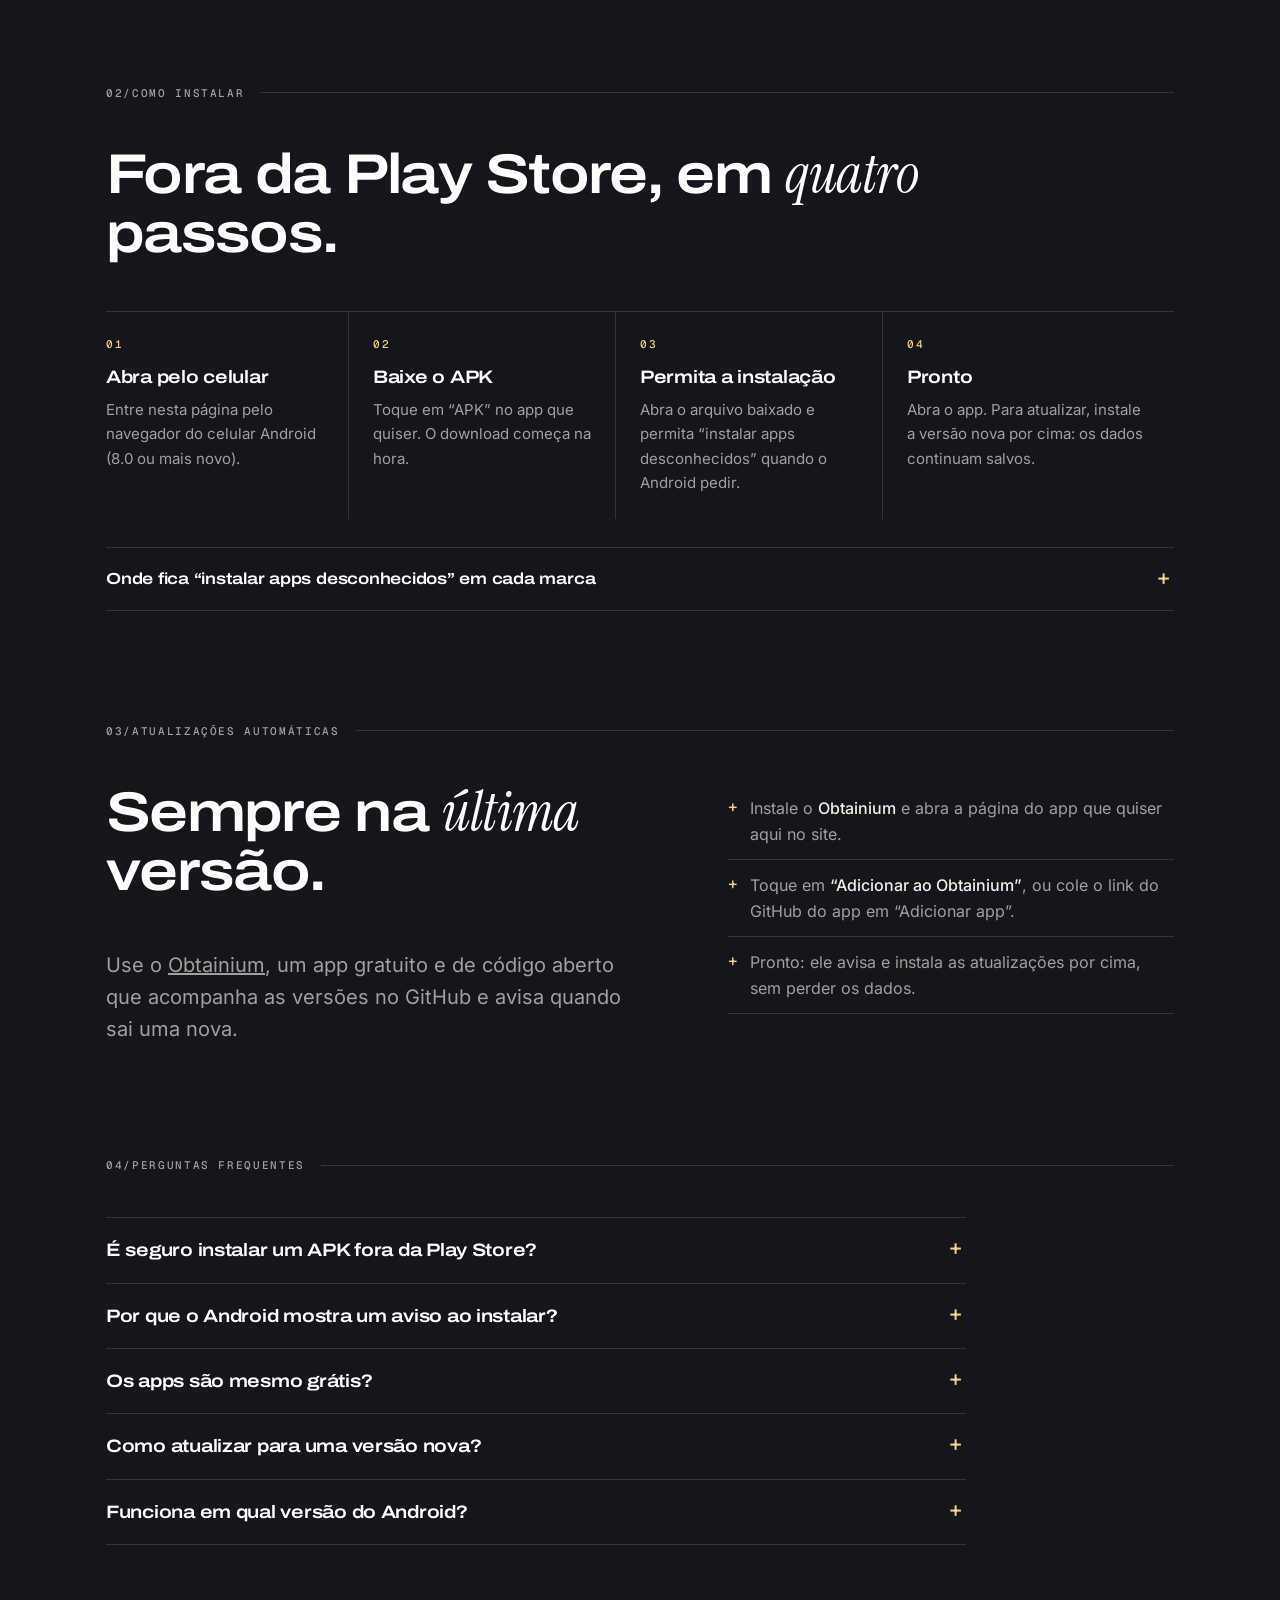
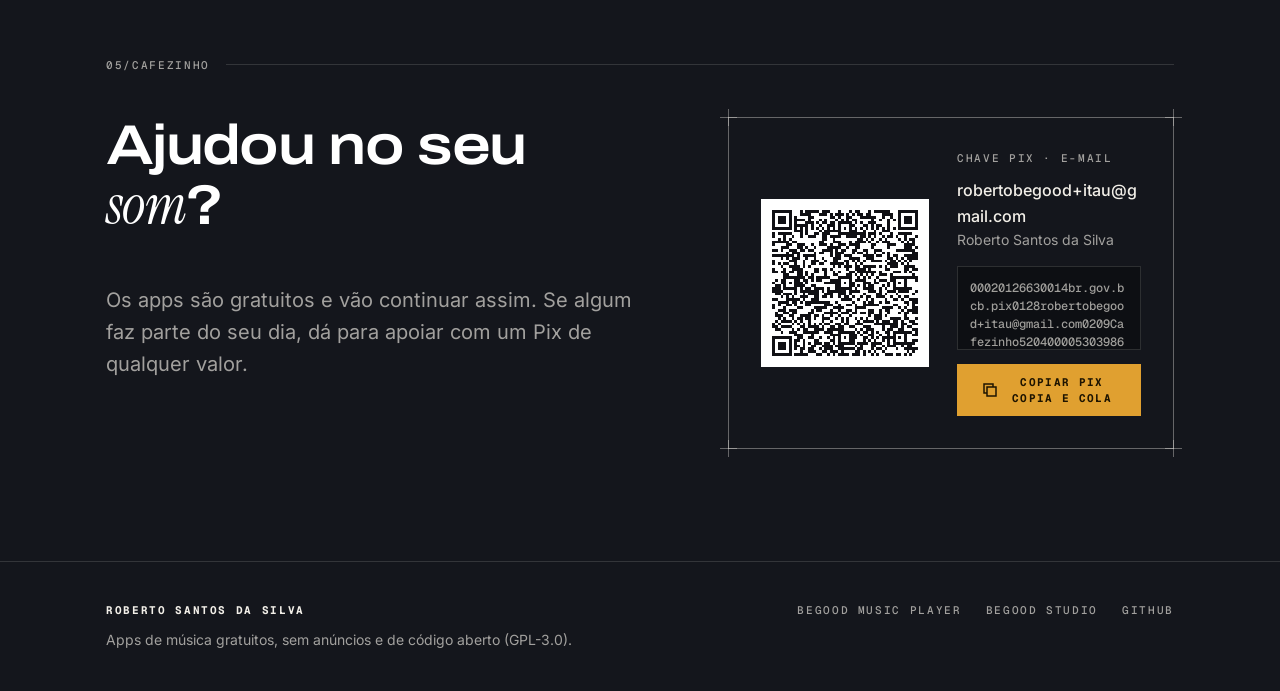
==== commit 0a18afda: "Begood Studio 1.3.0: separar instrumentos no celular, exportar e faixas para DAW Textos, perguntas f" ====
--- a/index.html
+++ b/index.html
@@ -4,7 +4,7 @@
 <meta charset="utf-8">
 <meta name="viewport" content="width=device-width, initial-scale=1, viewport-fit=cover">
 <title>Begood Music: player de música, afinador e metrônomo grátis para Android</title>
-<meta name="description" content="Apps Android gratuitos, sem anúncios e de código aberto para quem ama música: Begood Music Player (player offline com letras e equalizador) e Begood Studio (afinador, metrônomo e player de estudo).">
+<meta name="description" content="Apps Android gratuitos, sem anúncios e de código aberto para quem ama música: Begood Music Player (player offline com letras e equalizador) e Begood Studio (afinador, metrônomo, player de estudo e separador de instrumentos).">
 <meta name="author" content="Roberto Santos da Silva">
 <meta name="theme-color" content="#14161c">
 <link rel="canonical" href="https://begoodmusic.vercel.app/">
@@ -12,7 +12,7 @@
 <meta property="og:locale" content="pt_BR">
 <meta property="og:site_name" content="Begood Music">
 <meta property="og:title" content="Begood Music: player de música, afinador e metrônomo grátis para Android">
-<meta property="og:description" content="Apps Android gratuitos, sem anúncios e de código aberto para quem ama música: Begood Music Player (player offline com letras e equalizador) e Begood Studio (afinador, metrônomo e player de estudo).">
+<meta property="og:description" content="Apps Android gratuitos, sem anúncios e de código aberto para quem ama música: Begood Music Player (player offline com letras e equalizador) e Begood Studio (afinador, metrônomo, player de estudo e separador de instrumentos).">
 <meta property="og:url" content="https://begoodmusic.vercel.app/">
 <meta property="og:image" content="https://begoodmusic.vercel.app/assets/img/og.png">
 <meta name="twitter:card" content="summary_large_image">
@@ -81,8 +81,8 @@
       </div>
       <p class="hud" style="margin:0;flex:none"><span class="dot"></span>Afinador, metrônomo e estudo</p>
       <h3 class="heading"><a href="studio/">Begood Studio</a></h3>
-      <p>Afinador com precisão de centésimos de cent, metrônomo com treino de velocidade e player para tirar solos devagar.</p>
-      <div class="tags"><span class="tag">Afinador</span><span class="tag">Metrônomo</span><span class="tag">Velocidade e tom</span></div>
+      <p>Afinador com precisão de centésimos de cent, metrônomo, player para tirar solos devagar e separador de instrumentos no celular.</p>
+      <div class="tags"><span class="tag">Afinador</span><span class="tag">Metrônomo</span><span class="tag">Separa instrumentos</span></div>
       <div class="acoes">
         <a class="btn" href="studio/">Detalhes</a>
         <a class="btn btn-solido" href="https://github.com/robertobegood-jpg/Begood-Studio-app-Android/releases/latest" data-repo="robertobegood-jpg/Begood-Studio-app-Android" data-campo="baixar" rel="noopener"><svg viewBox="0 0 16 16" fill="none" stroke="currentColor" stroke-width="1.5" aria-hidden="true"><path d="M8 1.5v9M4 7l4 4 4-4M2 14.5h12"/></svg>APK</a>
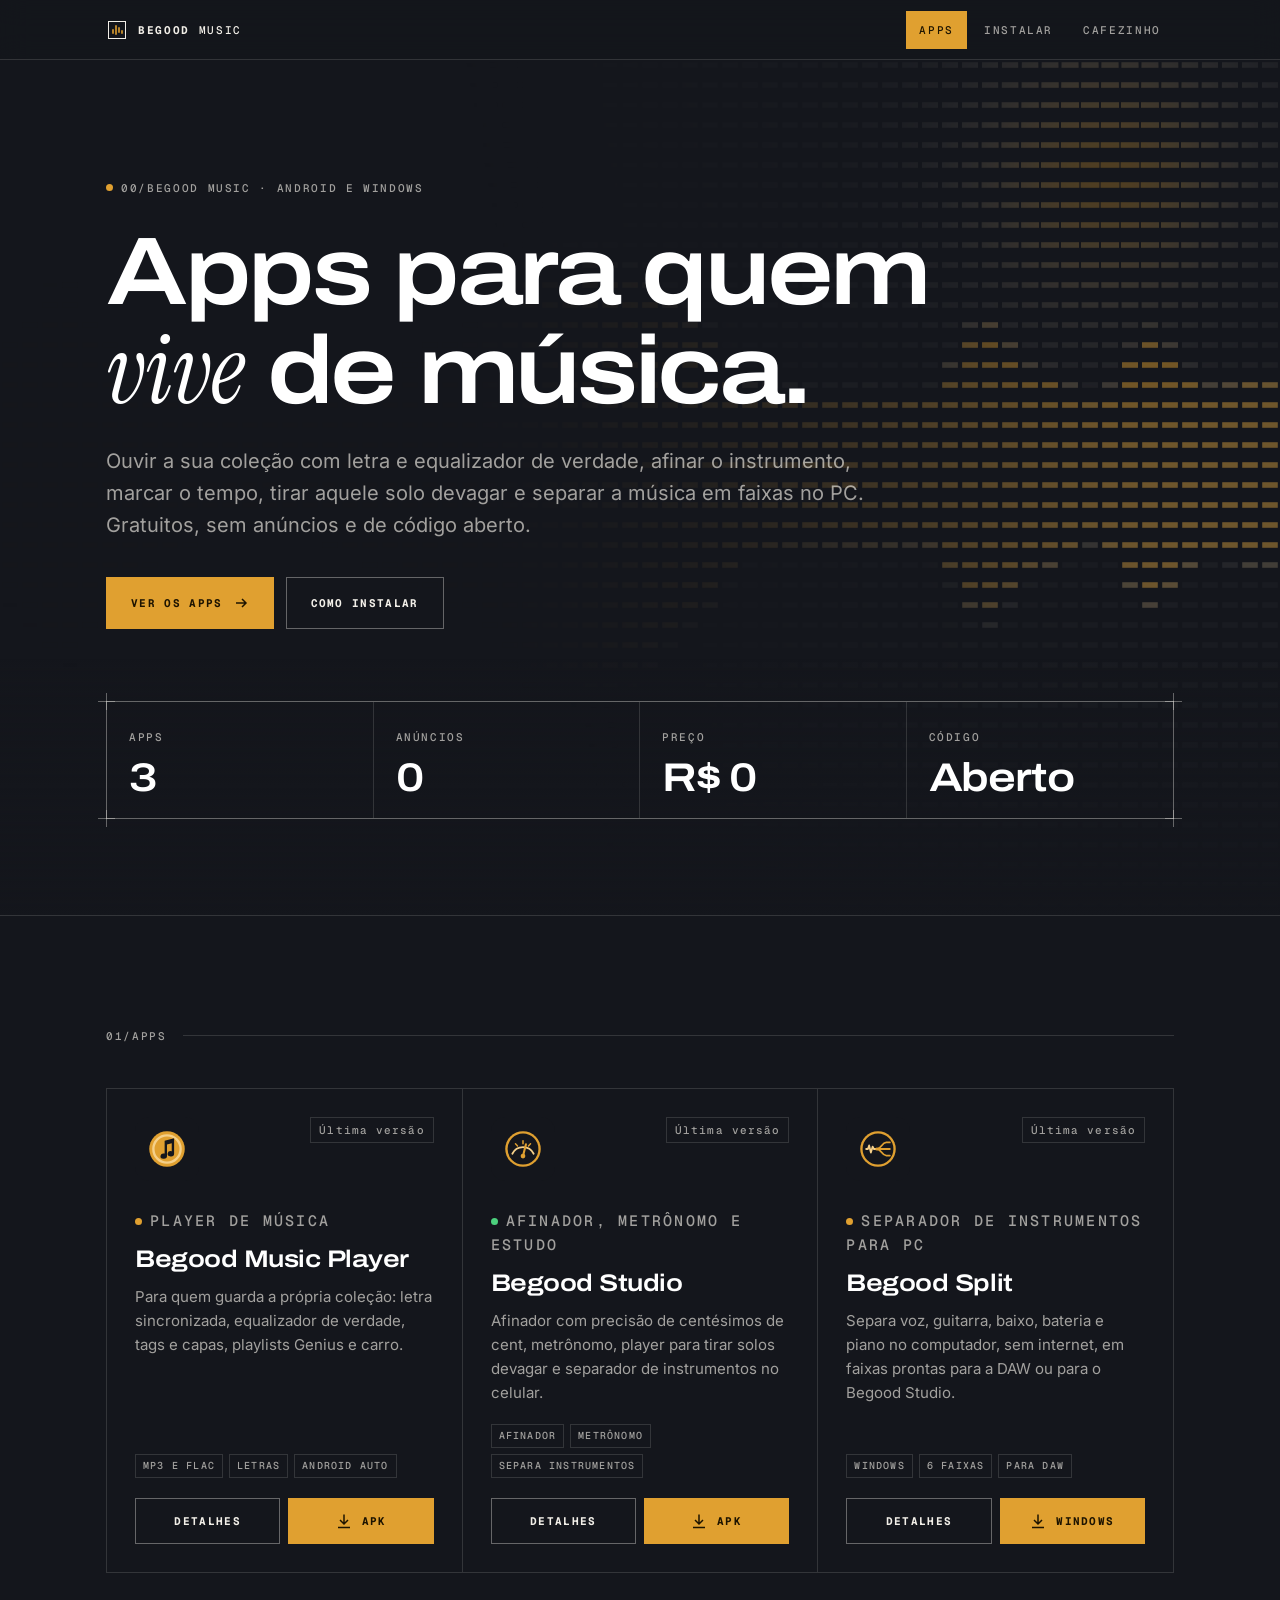
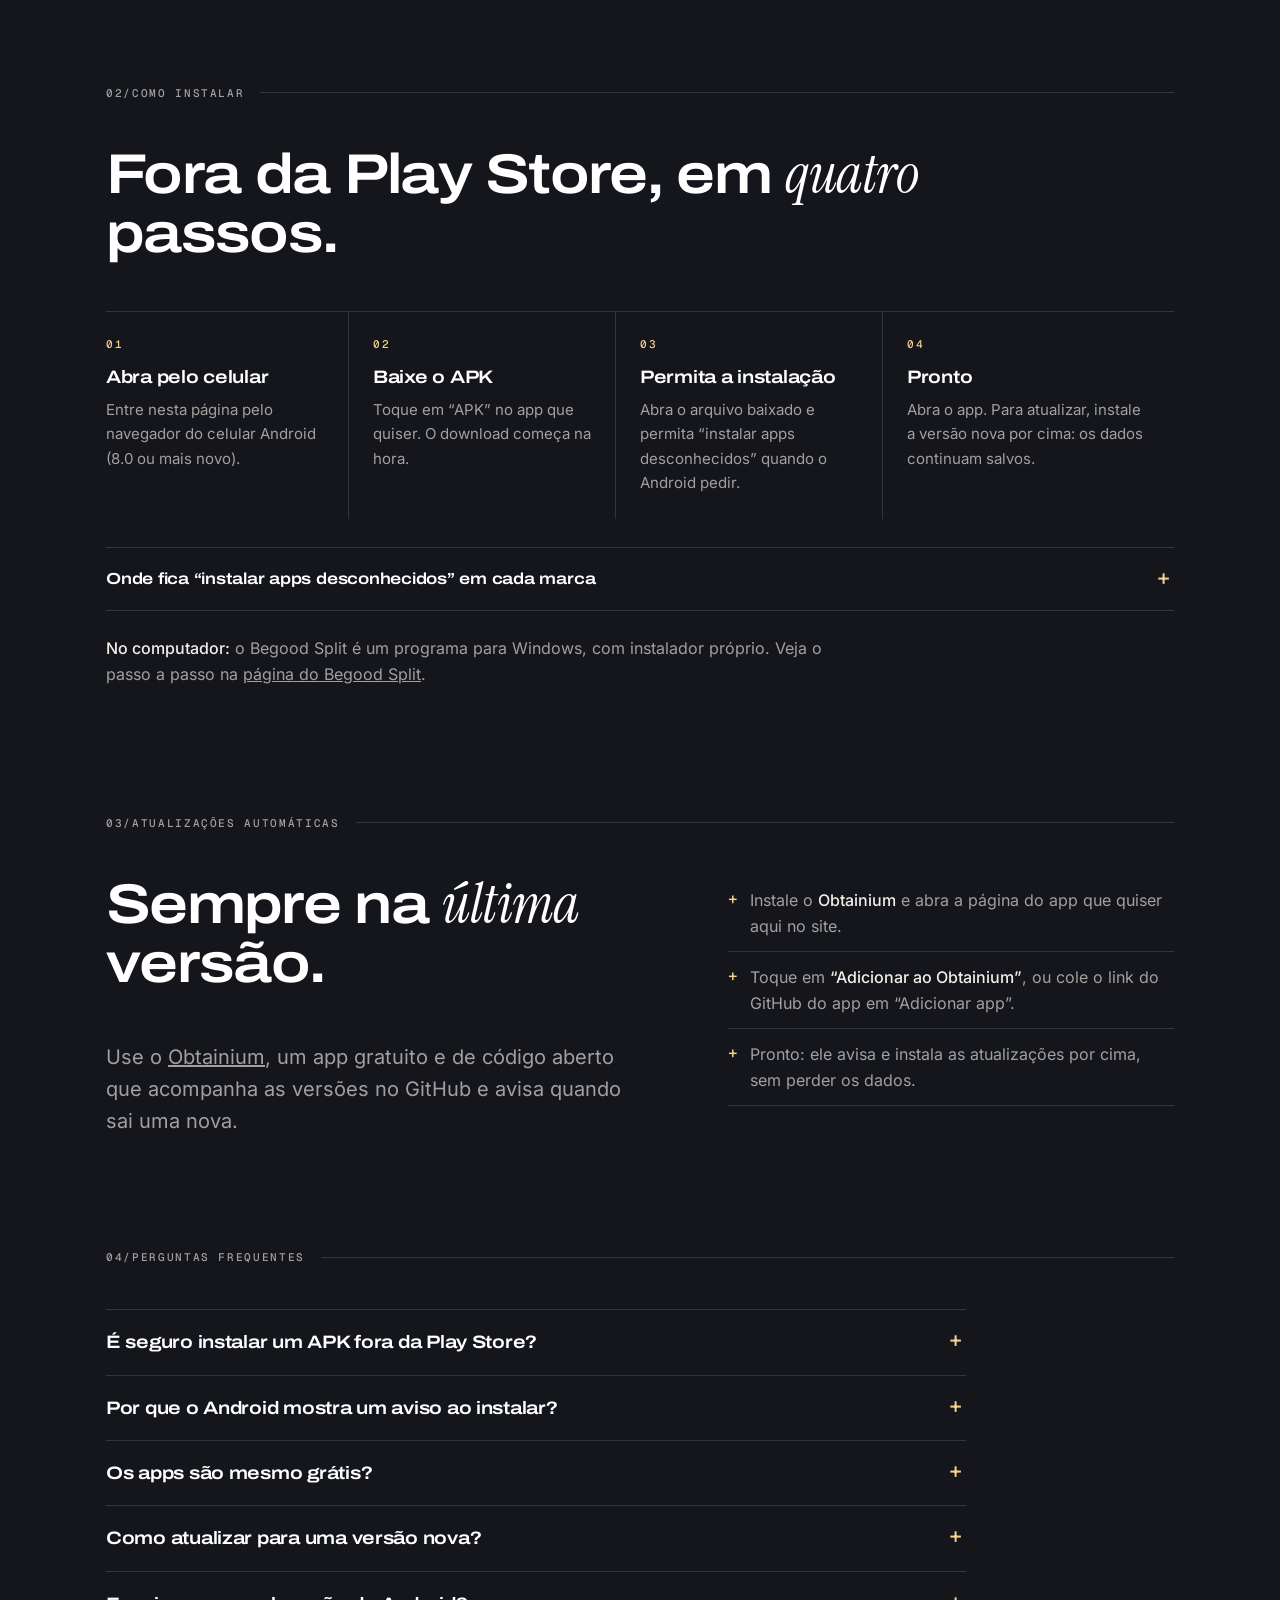
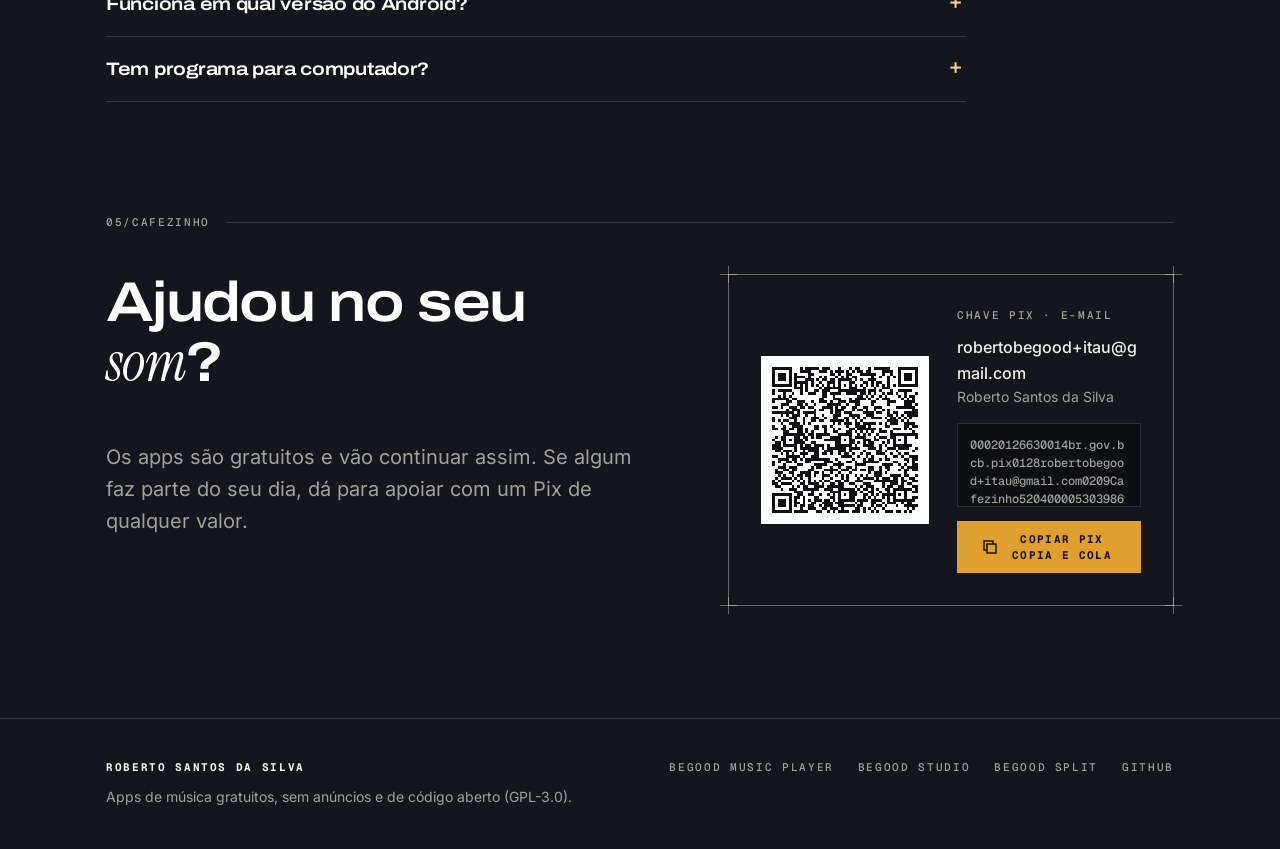
==== commit e117c25d: "Begood Split: página do separador de instrumentos para Windows - Nova página /split/ (instalador .ex" ====
--- a/index.html
+++ b/index.html
@@ -3,16 +3,16 @@
 <head>
 <meta charset="utf-8">
 <meta name="viewport" content="width=device-width, initial-scale=1, viewport-fit=cover">
-<title>Begood Music: player de música, afinador e metrônomo grátis para Android</title>
-<meta name="description" content="Apps Android gratuitos, sem anúncios e de código aberto para quem ama música: Begood Music Player (player offline com letras e equalizador) e Begood Studio (afinador, metrônomo, player de estudo e separador de instrumentos).">
+<title>Begood Music: player de música, afinador, metrônomo e separador de instrumentos grátis</title>
+<meta name="description" content="Apps gratuitos, sem anúncios e de código aberto para quem ama música: Begood Music Player (player offline com letras e equalizador), Begood Studio (afinador, metrônomo, player de estudo e separador de instrumentos) para Android e Begood Split (separador de instrumentos para Windows).">
 <meta name="author" content="Roberto Santos da Silva">
 <meta name="theme-color" content="#14161c">
 <link rel="canonical" href="https://begoodmusic.vercel.app/">
 <meta property="og:type" content="website">
 <meta property="og:locale" content="pt_BR">
 <meta property="og:site_name" content="Begood Music">
-<meta property="og:title" content="Begood Music: player de música, afinador e metrônomo grátis para Android">
-<meta property="og:description" content="Apps Android gratuitos, sem anúncios e de código aberto para quem ama música: Begood Music Player (player offline com letras e equalizador) e Begood Studio (afinador, metrônomo, player de estudo e separador de instrumentos).">
+<meta property="og:title" content="Begood Music: player de música, afinador, metrônomo e separador de instrumentos grátis">
+<meta property="og:description" content="Apps gratuitos, sem anúncios e de código aberto para quem ama música: Begood Music Player (player offline com letras e equalizador), Begood Studio (afinador, metrônomo, player de estudo e separador de instrumentos) para Android e Begood Split (separador de instrumentos para Windows).">
 <meta property="og:url" content="https://begoodmusic.vercel.app/">
 <meta property="og:image" content="https://begoodmusic.vercel.app/assets/img/og.png">
 <meta name="twitter:card" content="summary_large_image">
@@ -21,8 +21,8 @@
 <link rel="preload" href="assets/fonts/archivo.woff" as="font" type="font/woff" crossorigin>
 <link rel="preload" href="assets/fonts/inter-400.woff" as="font" type="font/woff" crossorigin>
 <link rel="stylesheet" href="assets/css/site.css">
-<script type="application/ld+json">{"@context":"https://schema.org","@type":"WebSite","name":"Begood Music","url":"https://begoodmusic.vercel.app/","inLanguage":"pt-BR","description":"Apps Android gratuitos, sem anúncios e de código aberto para quem ama música.","author":{"@type":"Person","name":"Roberto Santos da Silva"}}</script>
-<script type="application/ld+json">{"@context":"https://schema.org","@type":"FAQPage","mainEntity":[{"@type":"Question","name":"É seguro instalar um APK fora da Play Store?","acceptedAnswer":{"@type":"Answer","text":"Sim, desde que venha de uma fonte confiável. Os APKs dos apps Begood são gerados e assinados automaticamente a partir do código aberto, publicado no GitHub, onde qualquer pessoa pode conferir o que o app faz."}},{"@type":"Question","name":"Por que o Android mostra um aviso ao instalar?","acceptedAnswer":{"@type":"Answer","text":"O aviso aparece para qualquer app que não veio da Play Store. Basta permitir “instalar apps desconhecidos” para o navegador ou o gerenciador de arquivos. Se o Play Protect avisar, toque em Mais detalhes › Instalar mesmo assim."}},{"@type":"Question","name":"Os apps são mesmo grátis?","acceptedAnswer":{"@type":"Answer","text":"São. Não têm anúncios, compras dentro do app nem assinatura. Quem quiser pode apoiar com um cafezinho por Pix."}},{"@type":"Question","name":"Como atualizar para uma versão nova?","acceptedAnswer":{"@type":"Answer","text":"Baixe o APK da versão nova e instale por cima: os dados continuam. Para ser avisado sozinho, use o Obtainium, um app gratuito que acompanha as versões no GitHub."}},{"@type":"Question","name":"Funciona em qual versão do Android?","acceptedAnswer":{"@type":"Answer","text":"Android 8.0 ou mais novo, em celulares de qualquer marca."}}]}</script>
+<script type="application/ld+json">{"@context":"https://schema.org","@type":"WebSite","name":"Begood Music","url":"https://begoodmusic.vercel.app/","inLanguage":"pt-BR","description":"Apps gratuitos, sem anúncios e de código aberto para quem ama música, no Android e no Windows.","author":{"@type":"Person","name":"Roberto Santos da Silva"}}</script>
+<script type="application/ld+json">{"@context":"https://schema.org","@type":"FAQPage","mainEntity":[{"@type":"Question","name":"É seguro instalar um APK fora da Play Store?","acceptedAnswer":{"@type":"Answer","text":"Sim, desde que venha de uma fonte confiável. Os APKs dos apps Begood são gerados e assinados automaticamente a partir do código aberto, publicado no GitHub, onde qualquer pessoa pode conferir o que o app faz."}},{"@type":"Question","name":"Por que o Android mostra um aviso ao instalar?","acceptedAnswer":{"@type":"Answer","text":"O aviso aparece para qualquer app que não veio da Play Store. Basta permitir “instalar apps desconhecidos” para o navegador ou o gerenciador de arquivos. Se o Play Protect avisar, toque em Mais detalhes › Instalar mesmo assim."}},{"@type":"Question","name":"Os apps são mesmo grátis?","acceptedAnswer":{"@type":"Answer","text":"São. Não têm anúncios, compras dentro do app nem assinatura. Quem quiser pode apoiar com um cafezinho por Pix."}},{"@type":"Question","name":"Como atualizar para uma versão nova?","acceptedAnswer":{"@type":"Answer","text":"Baixe o APK da versão nova e instale por cima: os dados continuam. Para ser avisado sozinho, use o Obtainium, um app gratuito que acompanha as versões no GitHub."}},{"@type":"Question","name":"Funciona em qual versão do Android?","acceptedAnswer":{"@type":"Answer","text":"Android 8.0 ou mais novo, em celulares de qualquer marca."}},{"@type":"Question","name":"Tem programa para computador?","acceptedAnswer":{"@type":"Answer","text":"Tem. O Begood Split, para Windows 10 e 11 (64 bits), separa músicas em voz, guitarra, baixo, bateria, piano e outros, no próprio PC e sem internet. As faixas também abrem no Begood Studio do celular."}}]}</script>
 </head>
 <body class="app-bmp">
 <a class="visually-hidden" href="#conteudo">Pular para o conteúdo</a>
@@ -40,18 +40,18 @@
 <section class="hero">
   <canvas class="campo" aria-hidden="true"></canvas>
   <div class="wrap">
-    <p class="hud"><span class="dot"></span>00/Begood Music · Apps Android</p>
+    <p class="hud"><span class="dot"></span>00/Begood Music · Android e Windows</p>
     <h1 class="display display-lg">Apps para quem<br><em>vive</em> de música.</h1>
-    <p class="lead">Ouvir a sua coleção com letra e equalizador de verdade, afinar o instrumento, marcar o tempo e tirar aquele solo devagar. Gratuitos, sem anúncios e de código aberto.</p>
+    <p class="lead">Ouvir a sua coleção com letra e equalizador de verdade, afinar o instrumento, marcar o tempo, tirar aquele solo devagar e separar a música em faixas no PC. Gratuitos, sem anúncios e de código aberto.</p>
     <div class="hero-acoes">
       <a class="btn btn-solido" href="#apps">Ver os apps <svg viewBox="0 0 16 16" fill="none" stroke="currentColor" stroke-width="1.5" aria-hidden="true"><path d="M3 8h10M9 4l4 4-4 4"/></svg></a>
       <a class="btn" href="#instalar">Como instalar</a>
     </div>
     <div class="numeros marcas"><span class="canto c1"></span><span class="canto c2"></span><span class="canto c3"></span><span class="canto c4"></span>
-      <div><span class="hud">Apps</span><strong>2</strong></div>
+      <div><span class="hud">Apps</span><strong>3</strong></div>
       <div><span class="hud">Anúncios</span><strong>0</strong></div>
       <div><span class="hud">Preço</span><strong>R$&nbsp;0</strong></div>
-      <div><span class="hud">Android</span><strong>8+</strong></div>
+      <div><span class="hud">Código</span><strong>Aberto</strong></div>
     </div>
   </div>
 </section>
@@ -88,13 +88,21 @@
         <a class="btn btn-solido" href="https://github.com/robertobegood-jpg/Begood-Studio-app-Android/releases/latest" data-repo="robertobegood-jpg/Begood-Studio-app-Android" data-campo="baixar" rel="noopener"><svg viewBox="0 0 16 16" fill="none" stroke="currentColor" stroke-width="1.5" aria-hidden="true"><path d="M8 1.5v9M4 7l4 4 4-4M2 14.5h12"/></svg>APK</a>
       </div>
     </article>
-    <article class="app-card app-breve revela">
-      <div class="app-card-topo"><span class="breve-icone" aria-hidden="true">+</span></div>
-      <p class="hud" style="margin:0;flex:none"><span class="dot"></span>Em breve</p>
-      <h3 class="heading">Novos apps</h3>
-      <p>Mais ferramentas para músicos estão a caminho. Tem uma ideia? Mande uma sugestão no GitHub.</p>
-      <div class="acoes" style="grid-template-columns:1fr"><a class="btn" href="https://github.com/robertobegood-jpg" rel="noopener"><svg viewBox="0 0 16 16" fill="currentColor" aria-hidden="true"><path d="M8 0a8 8 0 0 0-2.53 15.59c.4.07.55-.17.55-.38v-1.33c-2.23.48-2.7-1.07-2.7-1.07-.36-.92-.89-1.17-.89-1.17-.73-.5.05-.49.05-.49.8.06 1.23.83 1.23.83.72 1.22 1.88.87 2.34.66.07-.52.28-.87.5-1.07-1.78-.2-3.65-.89-3.65-3.95 0-.87.31-1.59.82-2.15-.08-.2-.36-1.02.08-2.12 0 0 .67-.21 2.2.82a7.6 7.6 0 0 1 4 0c1.53-1.04 2.2-.82 2.2-.82.44 1.1.16 1.92.08 2.12.51.56.82 1.28.82 2.15 0 3.07-1.87 3.75-3.65 3.95.29.25.54.73.54 1.48v2.2c0 .21.15.46.55.38A8 8 0 0 0 8 0Z"/></svg>Ver no GitHub</a></div>
+    <article class="app-card app-split revela">
+      <div class="app-card-topo">
+        <img class="app-icone" src="assets/img/split-icone.svg" width="64" height="64" alt="">
+        <span class="versao" data-repo="robertobegood-jpg/Begood-Split" data-campo="versao">···</span>
+      </div>
+      <p class="hud" style="margin:0;flex:none"><span class="dot"></span>Separador de instrumentos para PC</p>
+      <h3 class="heading"><a href="split/">Begood Split</a></h3>
+      <p>Separa voz, guitarra, baixo, bateria e piano no computador, sem internet, em faixas prontas para a DAW ou para o Begood Studio.</p>
+      <div class="tags"><span class="tag">Windows</span><span class="tag">6 faixas</span><span class="tag">Para DAW</span></div>
+      <div class="acoes">
+        <a class="btn" href="split/">Detalhes</a>
+        <a class="btn btn-solido" href="https://github.com/robertobegood-jpg/Begood-Split/releases/latest" data-repo="robertobegood-jpg/Begood-Split" data-campo="baixar" rel="noopener"><svg viewBox="0 0 16 16" fill="none" stroke="currentColor" stroke-width="1.5" aria-hidden="true"><path d="M8 1.5v9M4 7l4 4 4-4M2 14.5h12"/></svg>Windows</a>
+      </div>
     </article>
+
     </div>
   </div>
 </section>
@@ -119,6 +127,7 @@
         <li>Se o <strong>Play Protect</strong> avisar que o app é desconhecido, toque em <strong>Mais detalhes › Instalar mesmo assim</strong>. O aviso aparece para qualquer app de fora da loja.</li>
       </ul>
     </details>
+    <p class="muted revela" style="margin-top:24px;max-width:46em"><strong style="color:var(--ink);font-weight:500">No computador:</strong> o Begood Split é um programa para Windows, com instalador próprio. Veja o passo a passo na <a href="split/#instalar">página do Begood Split</a>.</p>
   </div>
 </section>
 
@@ -148,6 +157,7 @@
       <details class="revela"><summary>Os apps são mesmo grátis?</summary><p>São. Não têm anúncios, compras dentro do app nem assinatura. Quem quiser pode apoiar com um cafezinho por Pix.</p></details>
       <details class="revela"><summary>Como atualizar para uma versão nova?</summary><p>Baixe o APK da versão nova e instale por cima: os dados continuam. Para ser avisado sozinho, use o Obtainium, um app gratuito que acompanha as versões no GitHub.</p></details>
       <details class="revela"><summary>Funciona em qual versão do Android?</summary><p>Android 8.0 ou mais novo, em celulares de qualquer marca.</p></details>
+      <details class="revela"><summary>Tem programa para computador?</summary><p>Tem. O Begood Split, para Windows 10 e 11 (64 bits), separa músicas em voz, guitarra, baixo, bateria, piano e outros, no próprio PC e sem internet. As faixas também abrem no Begood Studio do celular.</p></details>
     </div>
   </div>
 </section>
@@ -183,6 +193,7 @@
     <div class="rodape-links hud">
       <a href="music-player/">Begood Music Player</a>
       <a href="studio/">Begood Studio</a>
+      <a href="split/">Begood Split</a>
       <a href="https://github.com/robertobegood-jpg" rel="noopener">GitHub</a>
     </div>
   </div>
--- a/assets/css/site.css
+++ b/assets/css/site.css
@@ -42,6 +42,7 @@
 /* Cor de cada app */
 .app-bmp { --app: #e0a030; --app-ink: #f5d08a; }
 .app-studio { --app: #4cd07d; --app-ink: #7fe0a3; }
+.app-split { --app: #e0a030; --app-ink: #f5d08a; }
 
 *, *::before, *::after { box-sizing: border-box; }
 html { -webkit-text-size-adjust: 100%; scroll-behavior: smooth; scroll-padding-top: calc(var(--header-h) + 16px); }
@@ -482,3 +483,18 @@
 .cordas { display: grid; grid-template-columns: repeat(6, 1fr); gap: 6px; margin-top: 18px; }
 .cordas i { font: 500 13px/1 var(--f-mono); font-style: normal; padding: 12px 0; background: var(--bg); border: 1px solid var(--line); color: var(--muted); }
 .cordas i.on { border-color: var(--verde); color: var(--verde-ink); }
+
+/* ---------- Maquete: separador (Begood Split) ---------- */
+.maquete-separador { min-height: 0; }
+.maquete-separador .barra-tempo i { transition: width .26s linear; }
+.faixas { list-style: none; margin: 18px 0 0; padding: 0; border-top: 1px solid var(--line); }
+.faixas li { display: grid; grid-template-columns: 22px 1fr 64px; align-items: center; gap: 10px; padding: 11px 0; border-bottom: 1px solid var(--line); color: var(--faint); transition: color .4s; }
+.faixas li b { font: 500 14px/1.2 var(--f-body); white-space: nowrap; overflow: hidden; text-overflow: ellipsis; }
+.faixas .onda { display: flex; align-items: center; gap: 2px; height: 22px; opacity: .25; transition: opacity .4s; }
+.faixas .onda i { flex: 1; height: 30%; background: var(--accent); }
+.faixas .onda i:nth-child(3n) { height: 80%; } .faixas .onda i:nth-child(4n+1) { height: 55%; } .faixas .onda i:nth-child(5n) { height: 100%; }
+.faixas li.ok { color: var(--ink); }
+.faixas li.ok .onda { opacity: 1; }
+.faixas li.ok .onda i { animation: eq 1s ease-in-out infinite alternate; }
+.faixas li.ok .onda i:nth-child(2n) { animation-duration: .7s; } .faixas li.ok .onda i:nth-child(3n) { animation-delay: -.4s; }
+@media (prefers-reduced-motion: reduce) { .faixas li.ok .onda i { animation: none; } }
